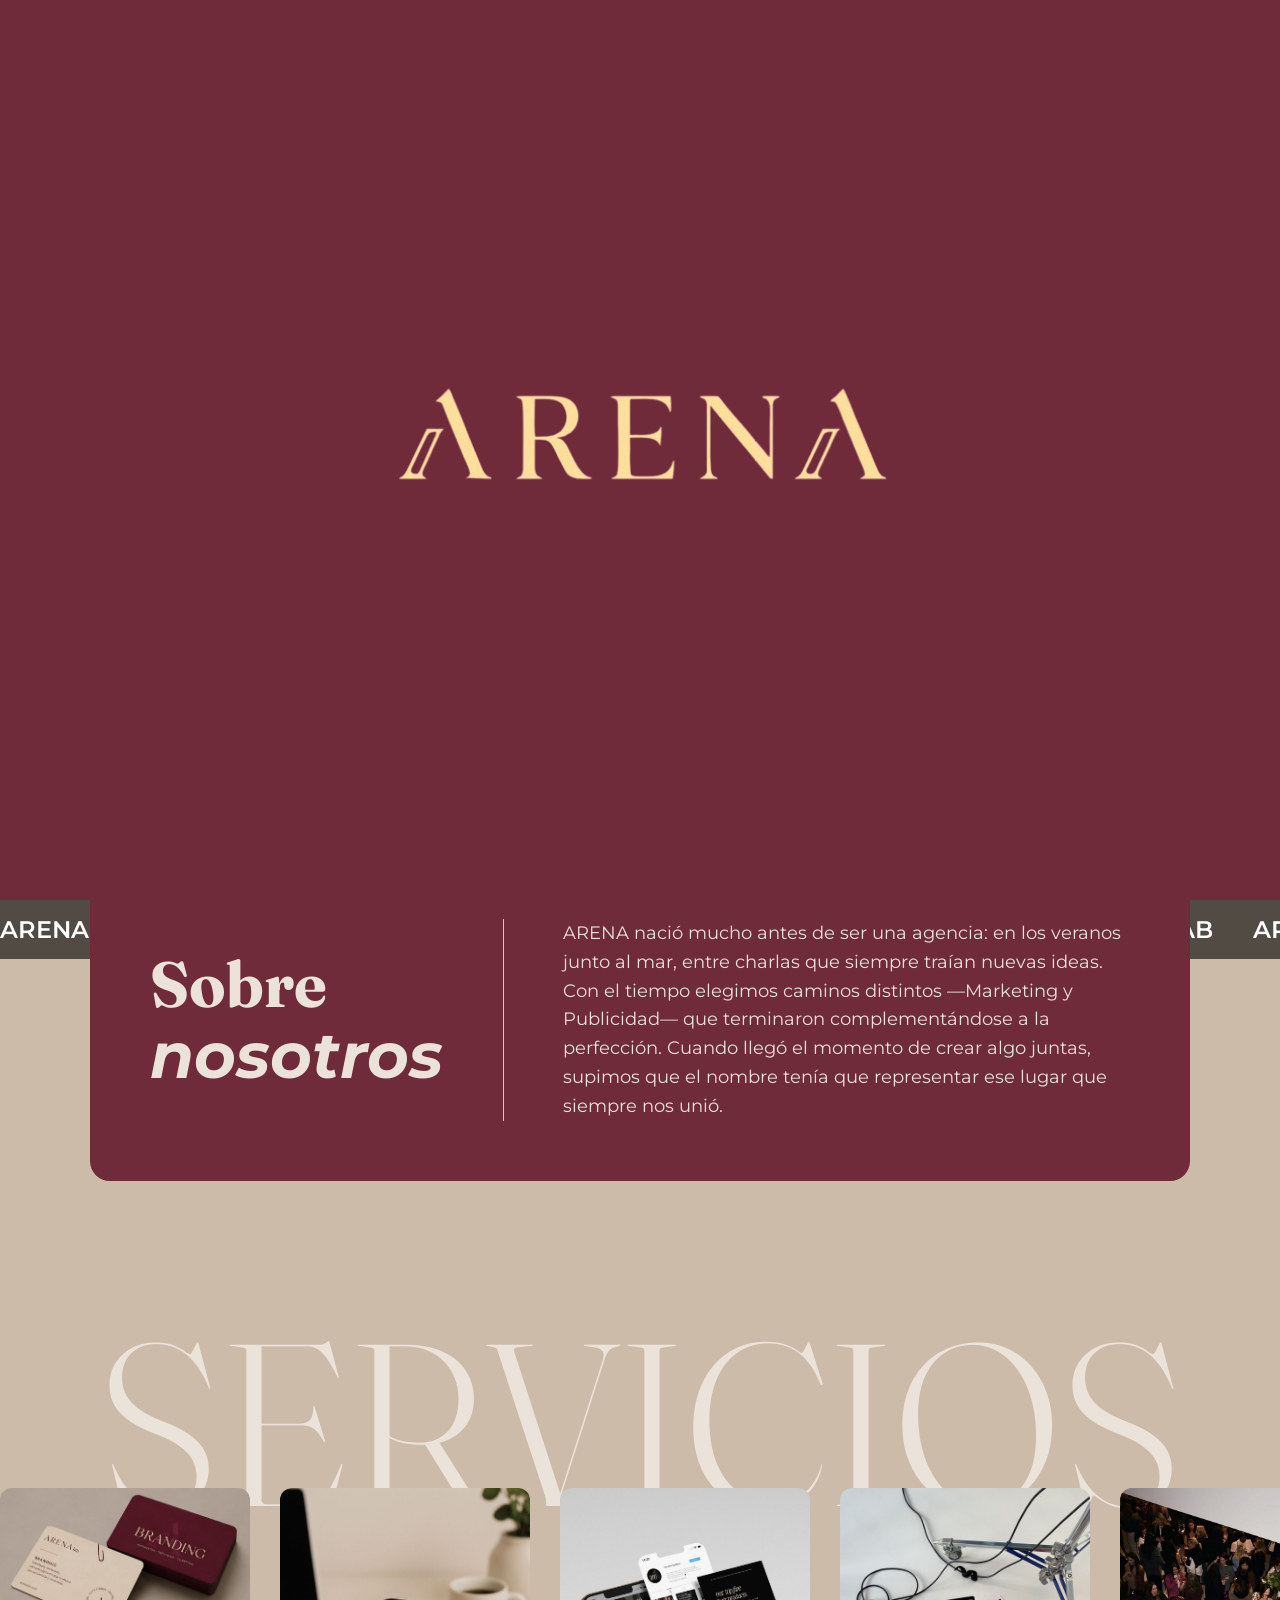
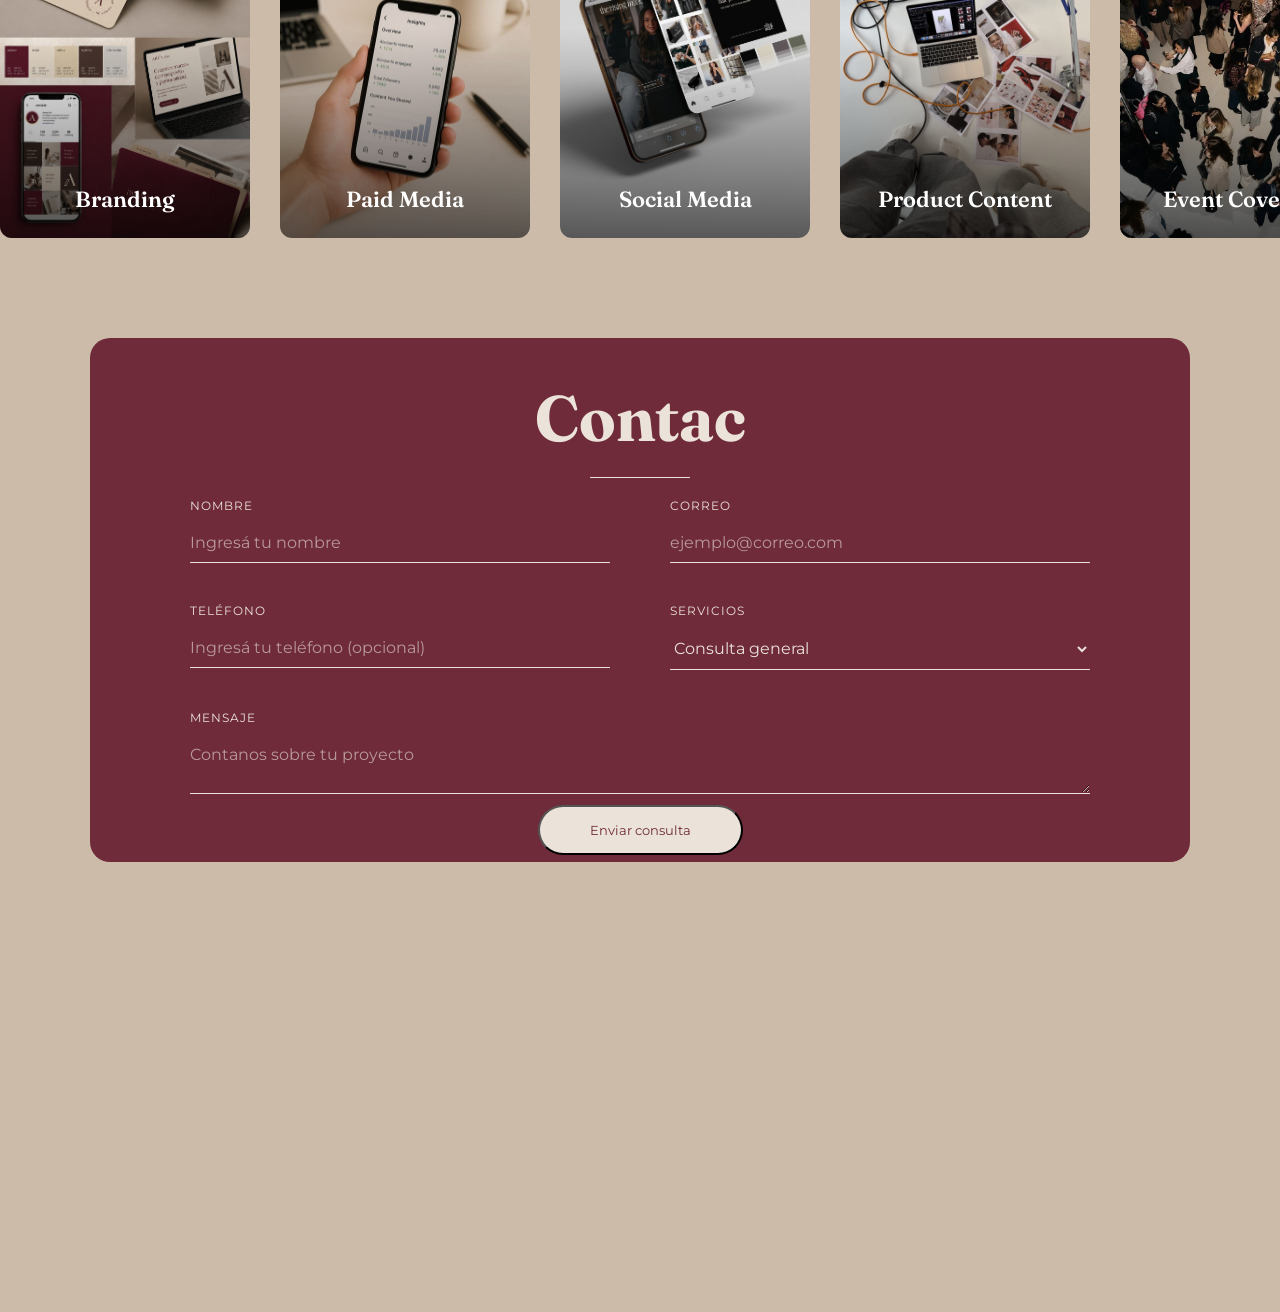
==== index.html @ d141eda4 "Initial commit: ARENA agency website Static site with home page, 6 service pages (branding, paid med" ====
<!DOCTYPE html>
<html lang="es">
  <head>
    <meta charset="UTF-8" />
    <meta name="viewport" content="width=device-width, initial-scale=1.0" />
    <title>ARENA</title>
    <link rel="preconnect" href="https://fonts.googleapis.com">
    <link rel="preconnect" href="https://fonts.gstatic.com" crossorigin>
    <link href="https://fonts.googleapis.com/css2?family=Fraunces:wght@400;600;700&family=Montserrat:wght@400;600;700&display=swap" rel="stylesheet">
    <link rel="stylesheet" href="styles.css" />
  </head>
  <body>
    <div class="preloader">
      <img src="arenabeige.png" alt="ARENA">
    </div>
    <header>
      <nav>
        <div class="logo">
        <img src="arenalabbeige.png" alt="ARENA" class="logo-desktop" />
        <img src="abordo.png" alt="ARENA" class="logo-mobile" />        </div>
        <button class="hamburger">☰</button>
        <ul class="nav-links">
          <li><a href="#inicio">Inicio</a></li>
          <li><a href="#sobre">Sobre Nosotros</a></li>
          <li class="has-dropdown">
          <a href="#servicios">Servicios <span class="dropdown-arrow">▾</span></a>
          <ul class="dropdown">
            <li><a href="branding.html">Branding</a></li>
            <li><a href="paid-media.html">Paid Media</a></li>
            <li><a href="social-media.html">Social Media</a></li>
            <li><a href="product-content.html">Product Content</a></li>
            <li><a href="event-coverage.html">Event Coverage</a></li>
            <li><a href="ugc-content.html">UGC content</a></li>
          </ul>
        </li>
          <li><a href="#contacto">Contacto</a></li>
        </ul>
      </nav>
    </header>
    <section id="inicio">
    <div class="inicio-inner">
      <div class="hero-text">
        <h1>Construimos<br><em>marcas que</em><br>dejan huella.</h1>      
        <hr class="hero-divider">
        <p>Como la arena, nos movemos y evolucionamos con cada marca, combinando estrategia, creatividad y contenido para conectar de verdad y trascender.</p>
        <a href="#servicios" class="btn-cta">Conocé más →</a>
      </div>
    </div>
  </section>
  <div class="marquee">
  <div class="marquee-track">
    <div class="marquee-group">
      <span>ARENALAB</span>
      <span>ARENALAB</span>
      <span>ARENALAB</span>
      <span>ARENALAB</span>
      <span>ARENALAB</span>
      <span>ARENALAB</span>
      <span>ARENALAB</span>
      <span>ARENALAB</span>
    </div>
    <div class="marquee-group">
      <span>ARENALAB</span>
      <span>ARENALAB</span>
      <span>ARENALAB</span>
      <span>ARENALAB</span>
      <span>ARENALAB</span>
      <span>ARENALAB</span>
      <span>ARENALAB</span>
      <span>ARENALAB</span>
    </div>
  </div>
</div>   
   <section id="sobre">
    <div class="sobre-card reveal">
      <div class="sobre-titulo">
        <h2>Sobre<br><em>nosotros</em></h2>
      </div>
      <div class="sobre-divider"></div>
      <p>ARENA nació mucho antes de ser una agencia: en los veranos junto al mar, entre charlas que siempre traían nuevas ideas. Con el tiempo elegimos caminos distintos —Marketing y Publicidad— que terminaron complementándose a la perfección. Cuando llegó el momento de crear algo juntas, supimos que el nombre tenía que representar ese lugar que siempre nos unió.</p>
    </div>
  </section>
  <section id="servicios">
  <h2 class="servicios-titulo reveal">SERVICIOS</h2>
    <div class="services-slider">
    <div class="services-track">
    <div class="services-group">
    <a href="branding.html" class="service-card" style="background-image: url('branding.jpg');">
      <span>Branding</span>
    </a>
    <a href="paid-media.html" class="service-card" style="background-image: url('paid-media.jpg');">
      <span>Paid Media</span>
    </a>
    <a href="social-media.html" class="service-card" style="background-image: url('social-media.jpg');">      <span>Social Media</span>
    </a>
    <a href="product-content.html" class="service-card" style="background-image: url('product-content.jpg');">
      <span>Product Content</span>
    </a>
    <a href="event-coverage.html" class="service-card" style="background-image: url('event-coverage.jpg');">
      <span>Event Coverage</span>
    </a>
    <a href="ugc-content.html" class="service-card" style="background-image: url('ugc-content.jpg');">      <span>UGC content</span>
    </a>
  </div>
    </div>
  </div>
</section>
<section id="contacto">
<div class="contacto-card reveal">
  <h2 id="contacto-titulo"></h2>
  <hr class="contacto-divider">
  <form action="https://formspree.io/f/xrpzapqv" method="POST" class="contacto-form">
    <input type="hidden" name="subject" value="Nuevo contacto desde la web de ARENA" />
    <div class="form-row">
      <div class="form-group">
        <label>Nombre</label>
        <input type="text" placeholder="Ingresá tu nombre" name="nombre" required />
      </div>
      <div class="form-group">
        <label>Correo</label>
        <input type="email" placeholder="ejemplo@correo.com" name="email" required />
      </div>
    </div>
    <div class="form-row">
      <div class="form-group">
        <label>Teléfono</label>
        <input type="tel" placeholder="Ingresá tu teléfono (opcional)" name="telefono" />
      </div>
      <div class="form-group">
        <label>Servicios</label>
        <select name="servicio">
          <option value="Consulta general">Consulta general</option>
          <option value="Branding">Branding</option>
          <option value="Paid Media">Paid Media</option>
          <option value="Social Media">Social Media</option>
          <option value="Product Content">Product Content</option>
          <option value="Event Coverage">Event Coverage</option>
          <option value="UGC content">UGC content</option>
        </select>
      </div>
    </div>
    <div class="form-group">
      <label>Mensaje</label>
      <textarea placeholder="Contanos sobre tu proyecto" name="mensaje"></textarea>
    </div>
    <button type="submit">Enviar consulta</button>
  </form>
</div>
</section>
<div class="scroll-spacer"></div>
<script type="module" src="script.js"></script>
  </body>
</html>
---- styles.css ----
* {
  margin: 0;
  padding: 0;
  box-sizing: border-box;
  font-family: 'Montserrat', sans-serif;
}

html {
  scroll-behavior: smooth;
}

h1, h2, h3 {
  font-family: 'Fraunces', serif;
}

section {
  scroll-margin-top: 120px;
}

body {
  background-color: #cdbba9;
}

.preloader {
  position: fixed;
  top: 0;
  left: 0;
  width: 100%;
  height: 100%;
  background-color: #6f2b3a;
  display: flex;
  justify-content: center;
  align-items: center;
  z-index: 9999;
  transition: opacity 0.6s ease;
}

@keyframes zoomIn {
  from {
    transform: scale(0.85);
    opacity: 0;
  }
  to {
    transform: scale(1);
    opacity: 1;
  }
}

.preloader img {
  width: 70%;
  max-width: 800px;
  animation: zoomIn 2.5s ease forwards;
}

.reveal {
  opacity: 0;
  transform: translateY(40px);
  transition: opacity 0.8s ease, transform 0.8s ease;
}

.reveal.visible {
  opacity: 1;
  transform: translateY(0);
}

header {
  position: fixed;
  top: 20px;
  left: 50%;
  transform: translateX(-50%);
  width: 90%;
  max-width: 1200px;
  background-color: #6f2b3a;
  color: white;
  z-index: 100;
  height: 60px;
  border-radius: 50px;
}

nav {
  display: flex;
  justify-content: space-between;
  align-items: center;
  padding: 20px 40px;
  height: 100%;
}

.logo img {
  height: 100%;
  max-height: 30px;
}

.logo-mobile {
  display: none;
}

.nav-links {
  display: flex;
  list-style: none;
  gap: 30px;
}

.nav-links a {
  text-decoration: none;
  color: inherit;
}

.has-dropdown {
  position: relative;
}

.dropdown {
  display: none;
  position: absolute;
  top: 100%;
  left: 0;
  background-color: #6f2b3a;
  list-style: none;
  min-width: 200px;
  border-radius: 12px;
  padding: 10px 0;
  margin-top: 0;
}

.dropdown li {
  padding: 0;
}

.dropdown a {
  display: block;
  padding: 10px 20px;
  color: white;
  text-decoration: none;
}

.dropdown a:hover {
  background-color: #ebe2d9;
  color: #6f2b3a;
}

.dropdown-arrow {
  display: inline-block;
  font-size: 12px;
  margin-left: 4px;
  transition: transform 0.3s ease;
}

.has-dropdown.dropdown-active .dropdown {
  display: block;
}

.has-dropdown.dropdown-active .dropdown-arrow {
  transform: rotate(180deg);
}

.hamburger {
  display: none;
  background: none;
  border: none;
  font-size: 28px;
  color: white;
  cursor: pointer;
}

#inicio {
  min-height: 100vh;
  display: flex;
  align-items: flex-start;
  padding-top: 130px;
  background-image: url('fondo.jpg');
  background-size: cover;
  background-position: center;
  position: relative;
}

.marquee {
  width: 100%;
  overflow: hidden;
  background-color: rgba(0, 0, 0, 0.6);
  padding: 15px 0;
  position: relative;
  z-index: 5;
}

.marquee-track {
  display: flex;
  animation: scroll-left 15s linear infinite;
}

.marquee-group {
  display: flex;
  white-space: nowrap;
  flex-shrink: 0;
}

.marquee-track span {
  font-size: 24px;
  font-weight: 600;
  color: white;
  margin-right: 40px;
}

@keyframes scroll-left {
  from {
    transform: translateX(0);
  }
  to {
    transform: translateX(-50%);
  }
}

.inicio-inner {
  width: 90%;
  max-width: 1100px;
  margin: 0 auto;
}

.hero-text {
  max-width: 600px;
  text-align: left;
  margin-top: 30px;
}

.hero-text p {
  max-width: 420px;
}

.hero-text h1 {
  font-size: 56px;
  font-weight: 400;
  line-height: 1.2;
  margin-bottom: 20px;
}

.hero-text em {
  color: #6f2b3a;
  font-style: italic;
  font-weight: 400;
}

.hero-divider {
  width: 60px;
  height: 2px;
  background-color: #6f2b3a;
  border: none;
  margin: 20px 0;
}

.btn-cta {
  display: inline-flex;
  align-items: center;
  gap: 10px;
  background-color: #6f2b3a;
  color: white;
  text-decoration: none;
  padding: 15px 30px;
  border-radius: 50px;
  font-size: 16px;
  margin-top: 20px;
}

#servicios {
  padding: 100px 0;
  overflow: hidden;
}

.servicios-titulo {
  font-size: 18vw;
  text-align: center;
  color: #ebe2d9;
  margin-bottom: -6vw;
  white-space: nowrap;
  font-weight: 300;
}

.services-slider {
  overflow: hidden;
  width: 100%;
  position: relative;
  z-index: 5;
  margin-top: -6vw;
}

.services-track {
  display: flex;
  cursor: grab;
}

.services-track:active {
  cursor: grabbing;
}

.services-group {
  display: flex;
  gap: 30px;
  flex-shrink: 0;
  padding-right: 30px;
}

.service-card {
  position: relative;
  width: 250px;
  height: 350px;
  border-radius: 12px;
  background-size: cover;
  background-position: center;
  display: flex;
  align-items: flex-end;
  justify-content: center;
  text-decoration: none;
  overflow: hidden;
  flex-shrink: 0;
}

.service-card::before {
  content: "";
  position: absolute;
  top: 0;
  left: 0;
  width: 100%;
  height: 100%;
  background: linear-gradient(to top, rgba(0,0,0,0.6), transparent 60%);
}

.service-card span {
  position: relative;
  color: white;
  font-family: 'Fraunces', serif;
  font-size: 22px;
  font-weight: 600;
  padding-bottom: 25px;
  z-index: 2;
}

#sobre {
  scroll-margin-top: 200px;
}

.sobre-card {
  background-color: #6f2b3a;
  color: #ebe2d9;
  width: 90%;
  max-width: 1100px;
  margin: -100px auto 0;
  padding: 60px 60px;
  border-radius: 20px;
  text-align: left;
  position: relative;
  z-index: 10;
  display: flex;
  gap: 60px;
  align-items: center;
}

.sobre-titulo h2 {
  font-size: 64px;
  line-height: 1.1;
}

.sobre-titulo em {
  font-style: italic;
}

.sobre-divider {
  width: 1px;
  background-color: #DDC9A3;
  align-self: stretch;
}

.sobre-card p {
  font-size: 18px;
  line-height: 1.6;
  max-width: 600px;
}

#contacto {
  scroll-margin-top: 100px;
}

.contacto-card {
  background-color: #6f2b3a;
  width: 90%;
  max-width: 1100px;
  margin: 0 auto;
  padding: 40px 60px 7px;
  border-radius: 20px;
}

#contacto-titulo {
  font-size: 64px;
  color: #ebe2d9;
  text-align: center;
  min-height: 70px;
}

.contacto-divider {
  width: 100px;
  height: 1px;
  background-color: #ebe2d9;
  border: none;
  margin: 20px auto;
}

.contacto-form {
  max-width: 900px;
  margin: 0 auto;
}

.form-row {
  display: flex;
  gap: 60px;
  margin-bottom: 40px;
}

.form-group {
  flex: 1;
}

.form-group label {
  display: block;
  font-size: 12px;
  letter-spacing: 1px;
  text-transform: uppercase;
  color: #ebe2d9;
  margin-bottom: 10px;
}

.contacto-form input,
.contacto-form select,
.contacto-form textarea {
  width: 100%;
  background: none;
  border: none;
  border-bottom: 1px solid #ebe2d9;
  color: #ebe2d9;
  font-size: 16px;
  padding: 10px 0;
  font-family: inherit;
}

.contacto-form ::placeholder {
  color: #ebe2d9;
  opacity: 0.6;
}

.contacto-form select option {
  background-color: #6f2b3a;
  color: #ebe2d9;
}

.contacto-form button {
  width: auto;
  margin: 7px auto 0;
  display: block;
  background-color: #ebe2d9;
  color: #6f2b3a;
  border-radius: 50px;
  padding: 15px 50px;
}

.scroll-spacer {
  height: 50vh;
}

/* ---- Páginas de servicio ---- */

.service-hero {
  min-height: 60vh;
  display: flex;
  align-items: flex-end;
  padding: 150px 0 60px;
  background-size: cover;
  background-position: center;
  position: relative;
}

.service-hero::before {
  content: "";
  position: absolute;
  inset: 0;
  background: linear-gradient(to top, rgba(0, 0, 0, 0.65), rgba(0, 0, 0, 0.15) 60%);
}

.service-hero-inner {
  width: 90%;
  max-width: 1100px;
  margin: 0 auto;
  position: relative;
  z-index: 2;
  color: #ebe2d9;
}

.service-back {
  display: inline-block;
  color: #ebe2d9;
  text-decoration: none;
  font-size: 14px;
  margin-bottom: 20px;
  opacity: 0.85;
  text-shadow: 0 1px 6px rgba(0, 0, 0, 0.7);
}

.service-back:hover {
  opacity: 1;
  text-decoration: underline;
}

.service-hero h1 {
  font-size: 64px;
  font-weight: 400;
}

.service-tagline {
  font-size: 18px;
  margin-top: 15px;
  max-width: 500px;
}

.service-content {
  padding: 80px 0 40px;
}

.service-content-inner {
  width: 90%;
  max-width: 1100px;
  margin: 0 auto;
}

.service-content-inner > p {
  font-size: 18px;
  line-height: 1.7;
  max-width: 700px;
  margin-bottom: 50px;
  color: #3a3a3a;
}

.service-content-eyebrow {
  font-size: 13px;
  text-transform: uppercase;
  letter-spacing: 2px;
  color: #6f2b3a;
  font-weight: 600;
  margin-bottom: 24px;
}

.marquee-light {
  background-color: #cdbba9;
}

.marquee-light .marquee-track span {
  color: #6f2b3a;
}

.service-about {
  padding: 90px 0;
  background-color: #6f2b3a;
}

.service-about-inner {
  width: 90%;
  max-width: 1100px;
  margin: 0 auto;
  display: flex;
  gap: 70px;
  align-items: flex-start;
  color: #ebe2d9;
}

.service-about-text {
  flex: 1;
  min-width: 280px;
}

.service-about-text h2 {
  font-size: 48px;
  line-height: 1.15;
  font-weight: 600;
}

.service-about-text h2 em {
  font-style: italic;
}

.service-about-divider {
  width: 60px;
  height: 1px;
  background-color: #DDC9A3;
  border: none;
  margin: 24px 0;
}

.service-about-text p {
  font-size: 17px;
  line-height: 1.6;
  max-width: 380px;
  opacity: 0.9;
}

.service-about-diagram {
  flex: 1;
  min-width: 280px;
  display: flex;
  flex-direction: column;
  gap: 6px;
}

.concept-row {
  display: flex;
  align-items: baseline;
  gap: 18px;
  padding: 12px 0;
}

.concept-term {
  font-family: 'Fraunces', serif;
  font-size: 22px;
  flex: 0 0 auto;
  position: relative;
}

.concept-line {
  flex: 1;
  height: 1px;
  background-color: rgba(235, 226, 217, 0.35);
  min-width: 24px;
}

.concept-label {
  flex: 0 0 auto;
  font-size: 11px;
  letter-spacing: 1.5px;
  text-transform: uppercase;
  font-weight: 600;
  opacity: 0.7;
}

.concept-highlight .concept-term::before {
  content: "";
  position: absolute;
  inset: -10px -16px;
  border: 1px solid #DDC9A3;
  border-radius: 50%;
  transform: rotate(-4deg);
  pointer-events: none;
}

.service-features {
  list-style: none;
  display: grid;
  grid-template-columns: repeat(2, 1fr);
  gap: 18px 40px;
  max-width: 800px;
}

.service-features li {
  position: relative;
  padding-left: 26px;
  font-size: 16px;
  line-height: 1.5;
  color: #3a3a3a;
}

.service-features li::before {
  content: "—";
  position: absolute;
  left: 0;
  color: #6f2b3a;
  font-weight: 600;
}

.service-cta-wrap {
  padding: 20px 0 100px;
}

.service-cta {
  background-color: #6f2b3a;
  color: #ebe2d9;
  text-align: center;
  padding: 60px 40px;
  border-radius: 20px;
  width: 90%;
  max-width: 1100px;
  margin: 0 auto;
}

.service-cta h2 {
  font-size: 36px;
  margin-bottom: 15px;
}

.service-cta p {
  max-width: 500px;
  margin: 0 auto 25px;
  font-size: 16px;
  opacity: 0.9;
}

.btn-cta-light {
  background-color: #ebe2d9;
  color: #6f2b3a;
}

.related-services {
  padding: 0 0 60px;
}

.related-services-titulo {
  font-size: 13px;
  text-transform: uppercase;
  letter-spacing: 2px;
  text-align: center;
  color: #6f2b3a;
  margin-bottom: 35px;
  font-weight: 600;
}

.related-services-grid {
  display: flex;
  flex-wrap: wrap;
  gap: 30px;
  justify-content: center;
  width: 90%;
  max-width: 1100px;
  margin: 0 auto;
}

.contacto-form input:-webkit-autofill {
  -webkit-box-shadow: 0 0 0 1000px #6f2b3a inset;
  -webkit-text-fill-color: #ebe2d9;
  transition: background-color 5000s ease-in-out 0s;
}

@media (hover: hover) {
  .has-dropdown:hover .dropdown {
    display: block;
  }

  .has-dropdown:hover .dropdown-arrow {
    transform: rotate(180deg);
  }
}

@media (max-width: 768px) {
  .nav-links {
    display: none;
    flex-direction: column;
    position: absolute;
    top: calc(100% + 12px);
    left: 0;
    width: 100%;
    background-color: #6f2b3a;
    padding: 20px;
    border-radius: 24px;
  }

  .nav-links.active {
    display: flex;
  }

  header {
    background-color: transparent;
  }

  .hamburger {
    display: flex;
    align-items: center;
    justify-content: center;
    width: 38px;
    height: 38px;
    font-size: 18px;
    background-color: #6f2b3a;
    color: #ebe2d9;
    border-radius: 50%;
  }

  .logo-desktop {
    display: none;
  }

  img.logo-mobile {
    display: block;
    max-height: 25px;
    filter: drop-shadow(0 0 3px rgba(235, 226, 217, 0.9)) drop-shadow(0 0 6px rgba(235, 226, 217, 0.7));
  }

  #inicio {
    padding: 90px 30px 40px;
  }

  .hero-text {
    max-width: 100%;
  }

  .hero-text h1 {
    font-size: 50px;
    margin-bottom: 28px;
  }

  .hero-divider {
    margin: 28px 0;
  }

  .hero-text p {
    max-width: 100%;
    font-size: 16px;
    line-height: 1.6;
  }

  .sobre-card {
    flex-direction: column;
    gap: 30px;
    padding: 40px 30px;
    text-align: center;
    margin-top: -80px;
  }

  .sobre-divider {
    display: none;
  }

  .sobre-titulo h2 {
    font-size: 36px;
  }

  .sobre-card p {
    max-width: 100%;
    font-size: 15px;
  }

  .contacto-card {
    padding: 40px 30px 7px;
  }

  #contacto-titulo {
    font-size: 36px;
    min-height: 45px;
  }

  .form-row {
    flex-direction: column;
    gap: 20px;
    margin-bottom: 20px;
  }

  .btn-cta {
    margin-top: 28px;
    background-color: transparent;
    color: #6f2b3a;
    padding: 0;
    border-radius: 0;
    font-size: 13px;
    font-weight: 600;
    letter-spacing: 1px;
    text-transform: uppercase;
    text-decoration: underline;
    text-underline-offset: 6px;
  }

  .service-hero {
    min-height: 50vh;
    padding: 120px 0 40px;
  }

  .service-hero h1 {
    font-size: 40px;
  }

  .service-features {
    grid-template-columns: 1fr;
  }

  .service-cta {
    padding: 40px 25px;
  }

  .service-cta h2 {
    font-size: 28px;
  }

  .service-about {
    padding: 60px 0;
  }

  .service-about-inner {
    flex-direction: column;
    gap: 40px;
  }

  .service-about-text h2 {
    font-size: 34px;
  }

  .service-about-text p {
    max-width: 100%;
  }

  .concept-term {
    font-size: 18px;
  }

  .concept-line {
    min-width: 16px;
  }

  .concept-label {
    font-size: 10px;
  }
}
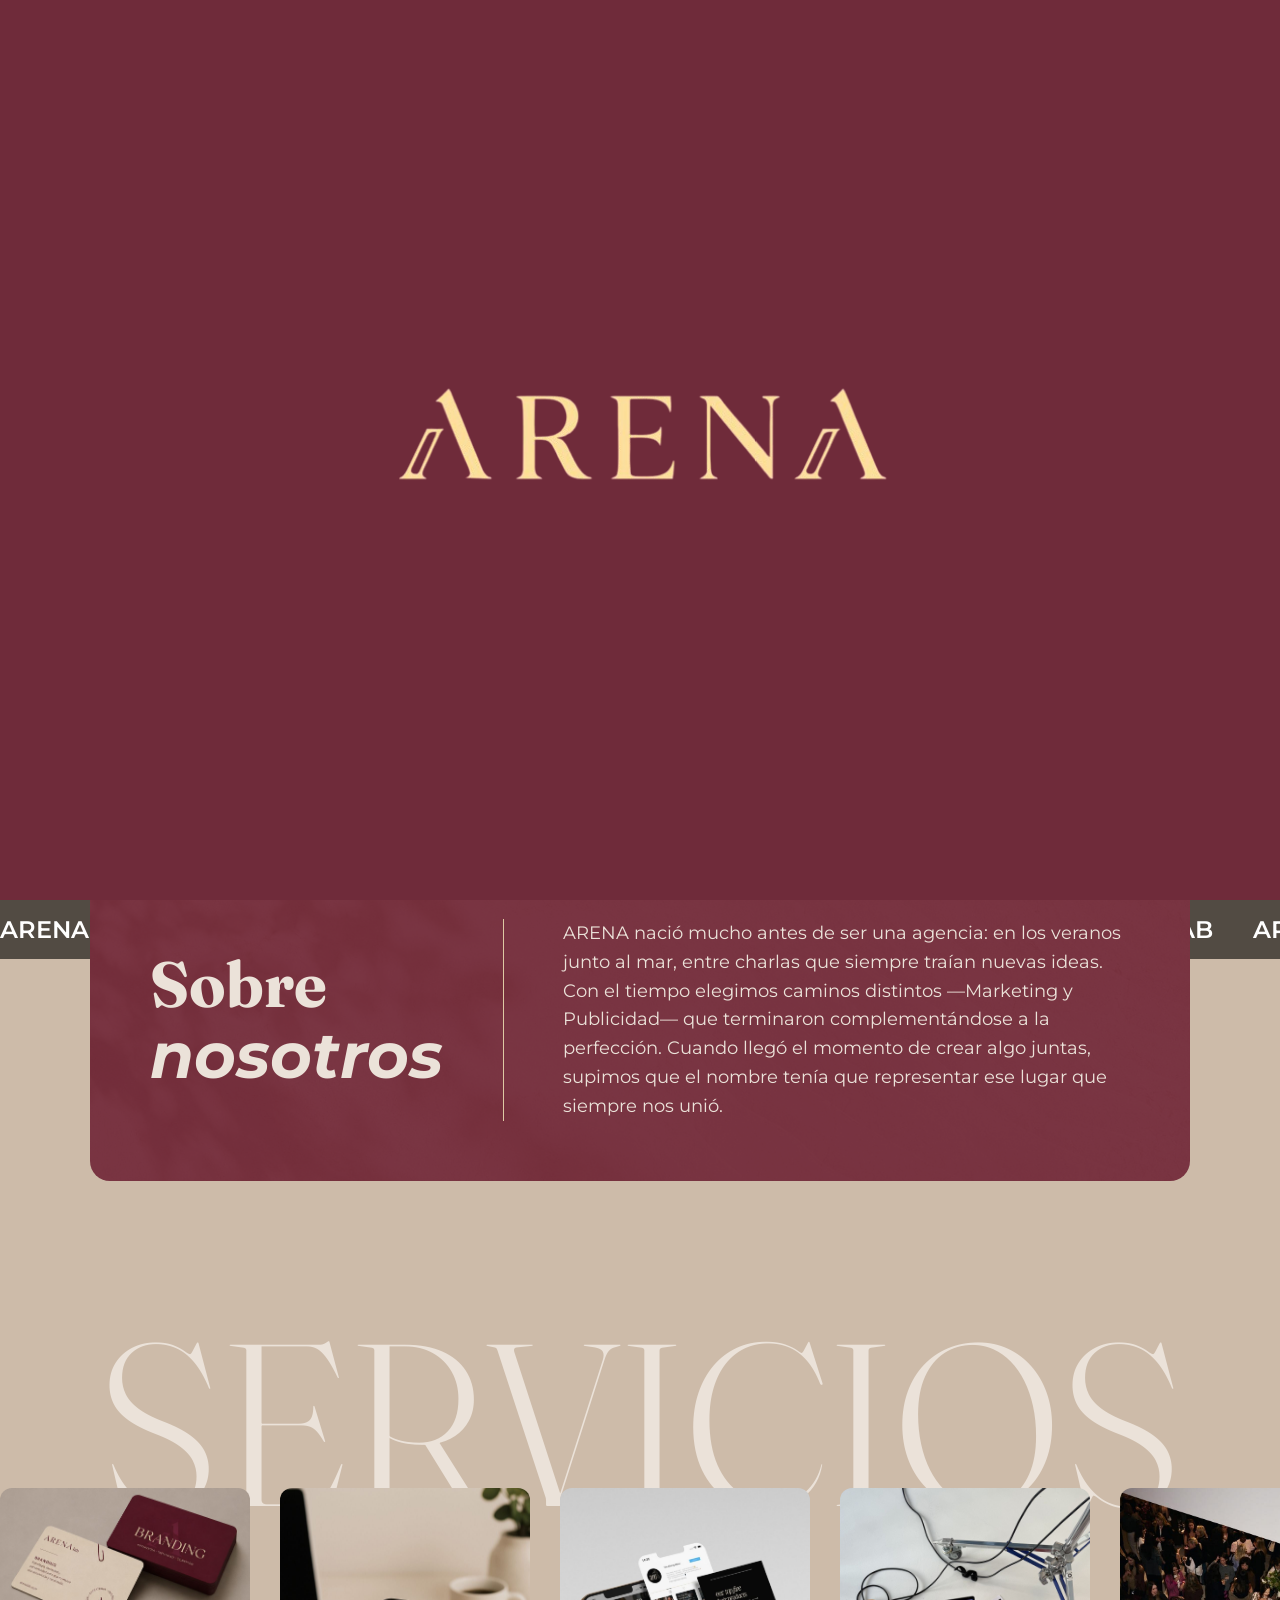
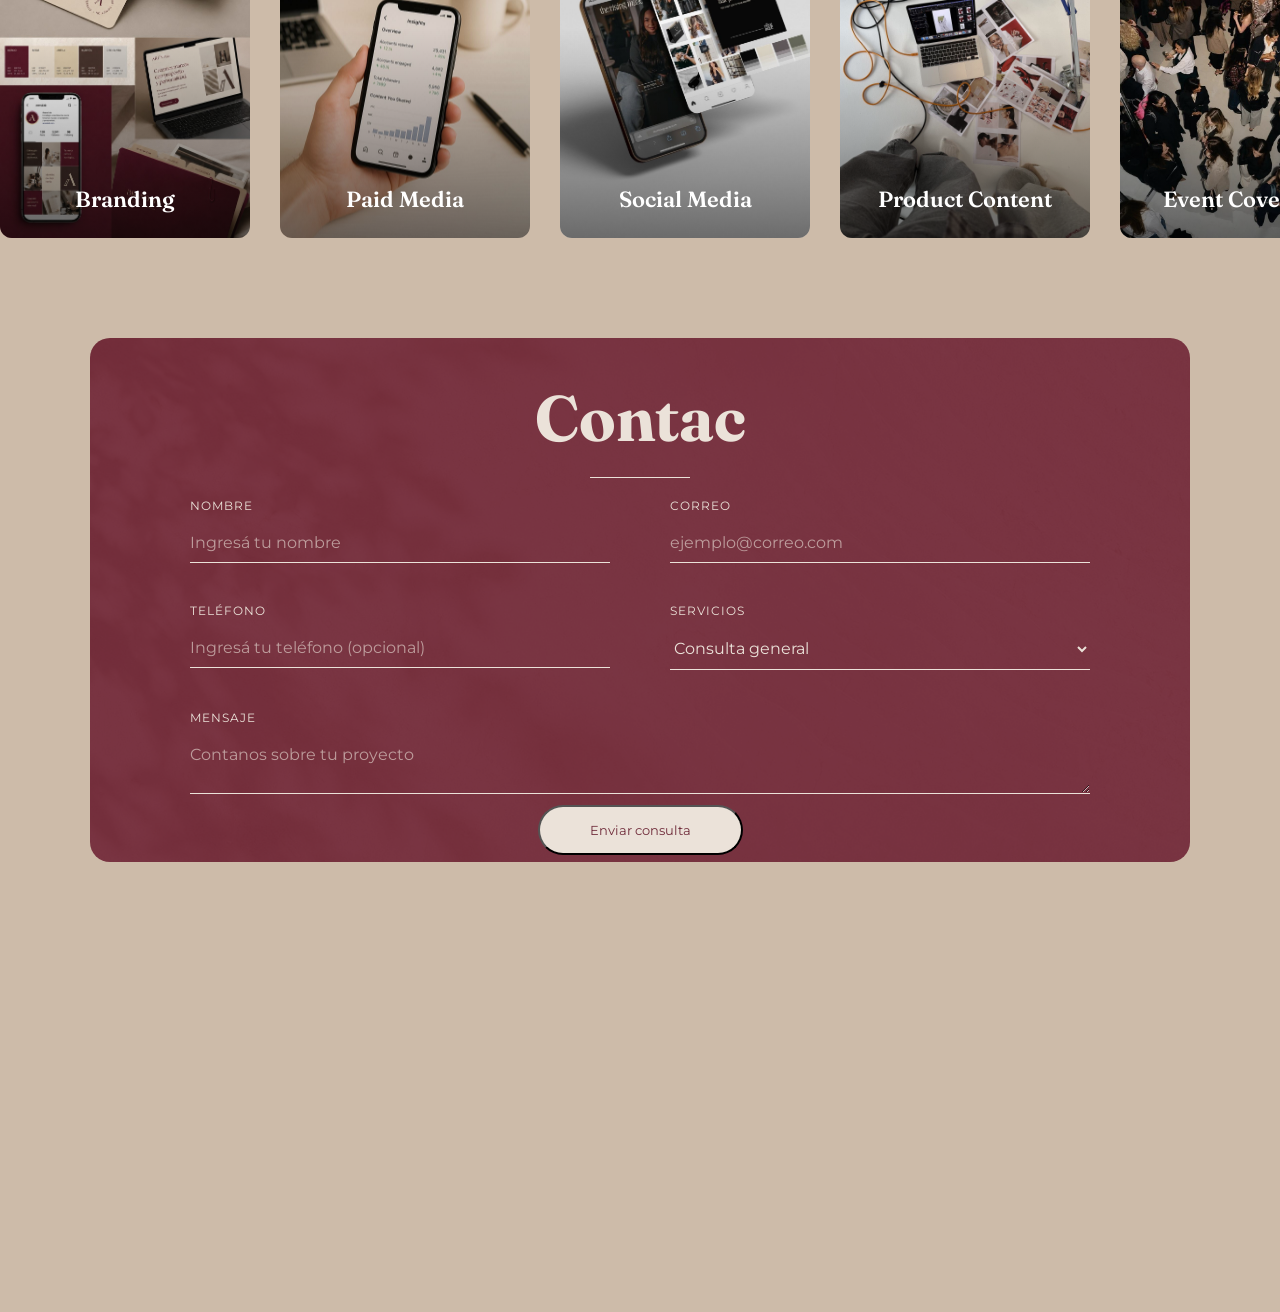
==== commit 2838bd35: "Add hover micro-interactions, hero entrance animation, and texture Three modernizing touches, demoed" ====
--- a/index.html
+++ b/index.html
@@ -40,10 +40,10 @@
     <section id="inicio">
     <div class="inicio-inner">
       <div class="hero-text">
-        <h1>Construimos<br><em>marcas que</em><br>dejan huella.</h1>      
-        <hr class="hero-divider">
-        <p>Como la arena, nos movemos y evolucionamos con cada marca, combinando estrategia, creatividad y contenido para conectar de verdad y trascender.</p>
-        <a href="#servicios" class="btn-cta">Conocé más →</a>
+        <h1 class="hero-anim" style="animation-delay: 0.05s">Construimos<br><em>marcas que</em><br>dejan huella.</h1>
+        <hr class="hero-divider hero-anim" style="animation-delay: 0.3s">
+        <p class="hero-anim" style="animation-delay: 0.4s">Como la arena, nos movemos y evolucionamos con cada marca, combinando estrategia, creatividad y contenido para conectar de verdad y trascender.</p>
+        <a href="#servicios" class="btn-cta hero-anim" style="animation-delay: 0.55s">Conocé más →</a>
       </div>
     </div>
   </section>
--- a/styles.css
+++ b/styles.css
@@ -9,6 +9,23 @@
   scroll-behavior: smooth;
 }
 
+a:focus-visible,
+button:focus-visible,
+input:focus-visible,
+select:focus-visible,
+textarea:focus-visible {
+  outline: 2px solid #6f2b3a;
+  outline-offset: 3px;
+}
+
+header :focus-visible,
+.sobre-card :focus-visible,
+.contacto-card :focus-visible,
+.service-about :focus-visible,
+.service-cta :focus-visible {
+  outline-color: #ebe2d9;
+}
+
 h1, h2, h3 {
   font-family: 'Fraunces', serif;
 }
@@ -19,6 +36,7 @@
 
 body {
   background-color: #cdbba9;
+  color: #3a3a3a;
 }
 
 .preloader {
@@ -61,6 +79,74 @@
 .reveal.visible {
   opacity: 1;
   transform: translateY(0);
+}
+
+.hero-anim {
+  opacity: 0;
+  transform: translateY(22px);
+}
+
+.hero-anim.play {
+  animation: heroFadeUp 0.75s cubic-bezier(0.22, 0.61, 0.36, 1) forwards;
+}
+
+@keyframes heroFadeUp {
+  to {
+    opacity: 1;
+    transform: translateY(0);
+  }
+}
+
+@media (prefers-reduced-motion: reduce) {
+  .hero-anim {
+    opacity: 1;
+    transform: none;
+  }
+
+  .hero-anim.play {
+    animation: none;
+  }
+
+  .btn-cta,
+  .service-card,
+  .service-card::before,
+  .service-card span {
+    transition: none;
+  }
+}
+
+/* Textura sutil (misma foto del hero) para los bloques bordó planos */
+.sobre-card,
+.contacto-card,
+.service-about,
+.service-cta {
+  position: relative;
+  overflow: hidden;
+  isolation: isolate;
+}
+
+.sobre-card::before,
+.contacto-card::before,
+.service-about::before,
+.service-cta::before {
+  content: "";
+  position: absolute;
+  inset: 0;
+  background-image: url('fondo.jpg');
+  background-size: cover;
+  background-position: center;
+  opacity: 0.22;
+  mix-blend-mode: soft-light;
+  pointer-events: none;
+  z-index: 0;
+}
+
+.sobre-card > *,
+.contacto-card > *,
+.service-about > *,
+.service-cta > * {
+  position: relative;
+  z-index: 1;
 }
 
 header {
@@ -257,6 +343,12 @@
   border-radius: 50px;
   font-size: 16px;
   margin-top: 20px;
+  transition: transform 0.3s cubic-bezier(0.22, 0.61, 0.36, 1), box-shadow 0.3s ease;
+}
+
+.btn-cta:hover {
+  transform: translateY(-3px);
+  box-shadow: 0 12px 26px rgba(0, 0, 0, 0.22);
 }
 
 #servicios {
@@ -265,7 +357,7 @@
 }
 
 .servicios-titulo {
-  font-size: 18vw;
+  font-size: clamp(80px, 18vw, 320px);
   text-align: center;
   color: #ebe2d9;
   margin-bottom: -6vw;
@@ -310,6 +402,12 @@
   text-decoration: none;
   overflow: hidden;
   flex-shrink: 0;
+  transition: transform 0.45s cubic-bezier(0.22, 0.61, 0.36, 1), box-shadow 0.45s ease;
+}
+
+.service-card:hover {
+  transform: scale(1.035);
+  box-shadow: 0 16px 32px rgba(0, 0, 0, 0.25);
 }
 
 .service-card::before {
@@ -320,6 +418,12 @@
   width: 100%;
   height: 100%;
   background: linear-gradient(to top, rgba(0,0,0,0.6), transparent 60%);
+  opacity: 0.85;
+  transition: opacity 0.4s ease;
+}
+
+.service-card:hover::before {
+  opacity: 1;
 }
 
 .service-card span {
@@ -330,6 +434,11 @@
   font-weight: 600;
   padding-bottom: 25px;
   z-index: 2;
+  transition: transform 0.4s cubic-bezier(0.22, 0.61, 0.36, 1);
+}
+
+.service-card:hover span {
+  transform: translateY(-4px);
 }
 
 #sobre {
@@ -529,7 +638,7 @@
 .service-content-inner > p {
   font-size: 18px;
   line-height: 1.7;
-  max-width: 700px;
+  max-width: 620px;
   margin-bottom: 50px;
   color: #3a3a3a;
 }
@@ -648,24 +757,29 @@
   list-style: none;
   display: grid;
   grid-template-columns: repeat(2, 1fr);
-  gap: 18px 40px;
-  max-width: 800px;
+  column-gap: 48px;
+  max-width: 760px;
+  border-top: 1px solid rgba(111, 43, 58, 0.18);
 }
 
 .service-features li {
   position: relative;
-  padding-left: 26px;
+  padding: 16px 0 16px 20px;
   font-size: 16px;
-  line-height: 1.5;
+  line-height: 1.4;
   color: #3a3a3a;
+  border-bottom: 1px solid rgba(111, 43, 58, 0.18);
 }
 
 .service-features li::before {
-  content: "—";
+  content: "";
   position: absolute;
   left: 0;
-  color: #6f2b3a;
-  font-weight: 600;
+  top: 24px;
+  width: 6px;
+  height: 6px;
+  background-color: #DDC9A3;
+  border-radius: 1px;
 }
 
 .service-cta-wrap {
@@ -765,9 +879,9 @@
     display: flex;
     align-items: center;
     justify-content: center;
-    width: 38px;
-    height: 38px;
-    font-size: 18px;
+    width: 44px;
+    height: 44px;
+    font-size: 20px;
     background-color: #6f2b3a;
     color: #ebe2d9;
     border-radius: 50%;
@@ -844,16 +958,8 @@
 
   .btn-cta {
     margin-top: 28px;
-    background-color: transparent;
-    color: #6f2b3a;
-    padding: 0;
-    border-radius: 0;
-    font-size: 13px;
-    font-weight: 600;
-    letter-spacing: 1px;
-    text-transform: uppercase;
-    text-decoration: underline;
-    text-underline-offset: 6px;
+    padding: 14px 26px;
+    font-size: 15px;
   }
 
   .service-hero {
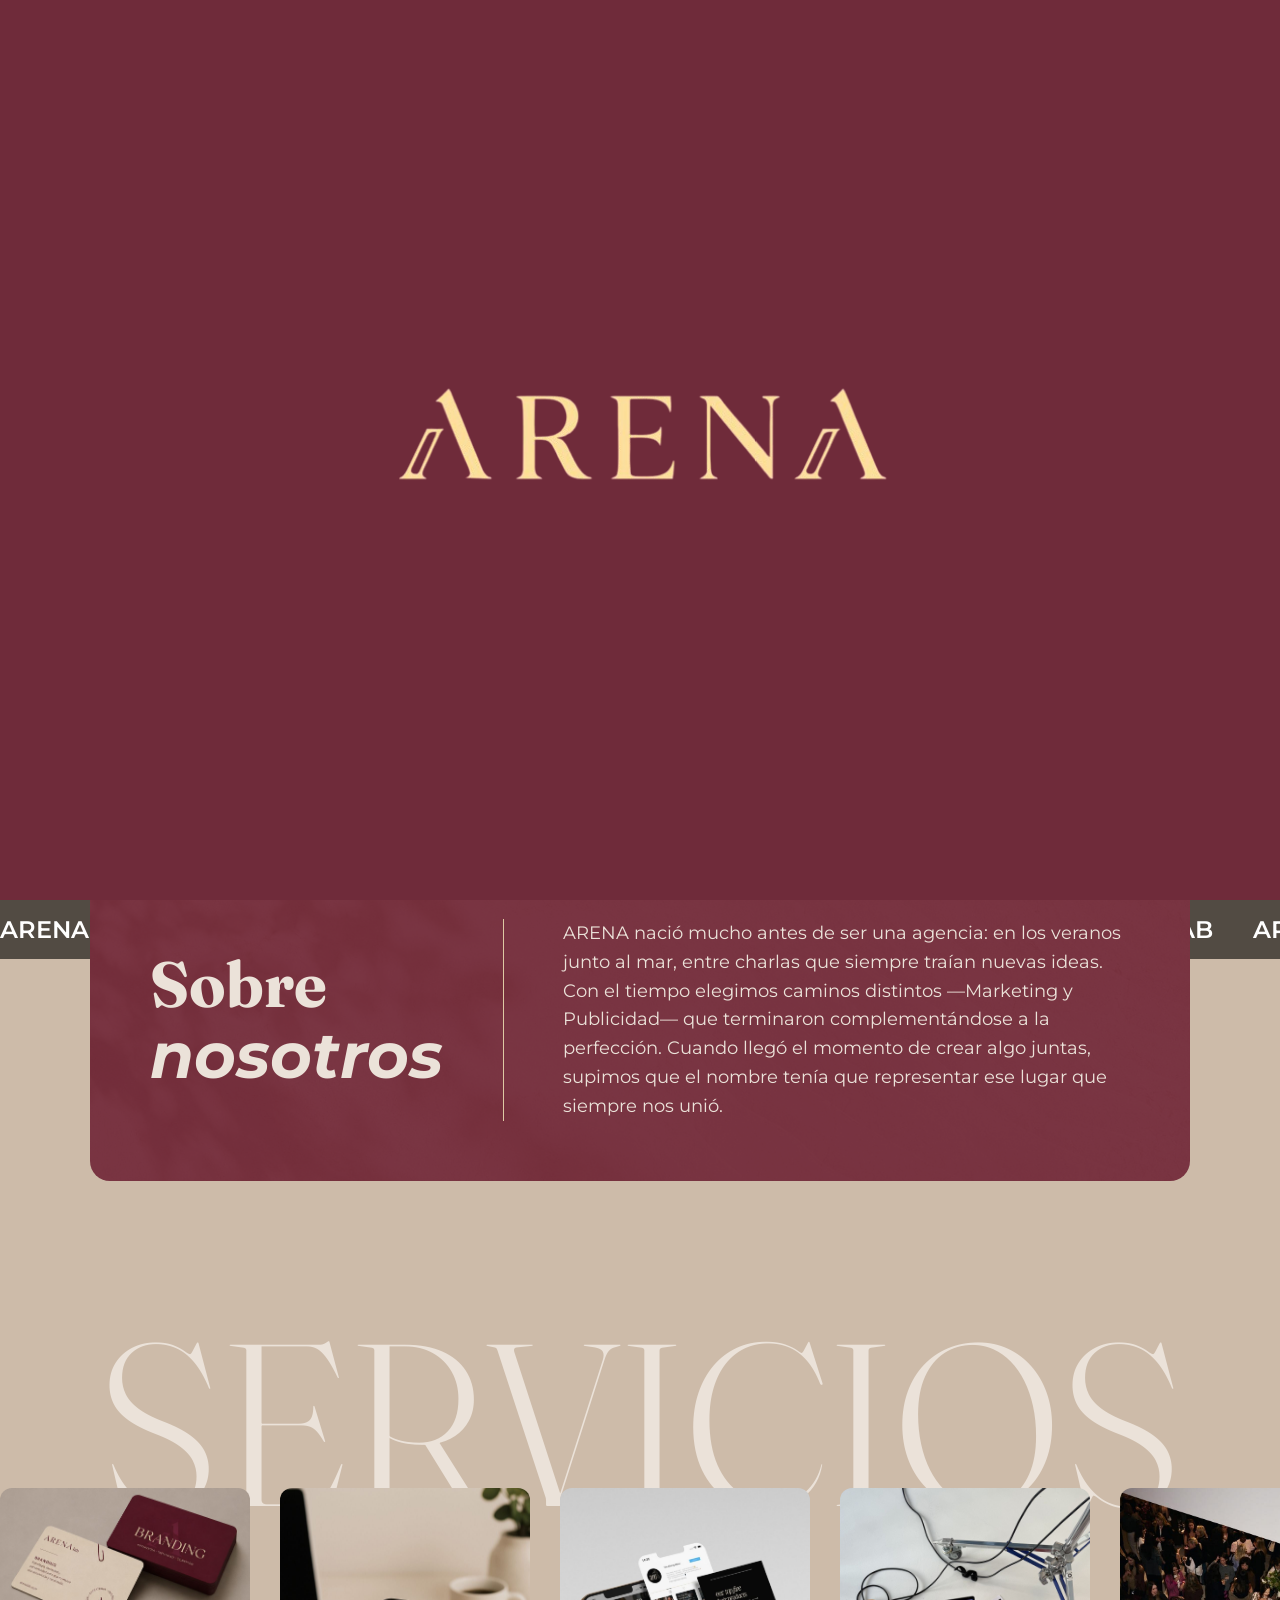
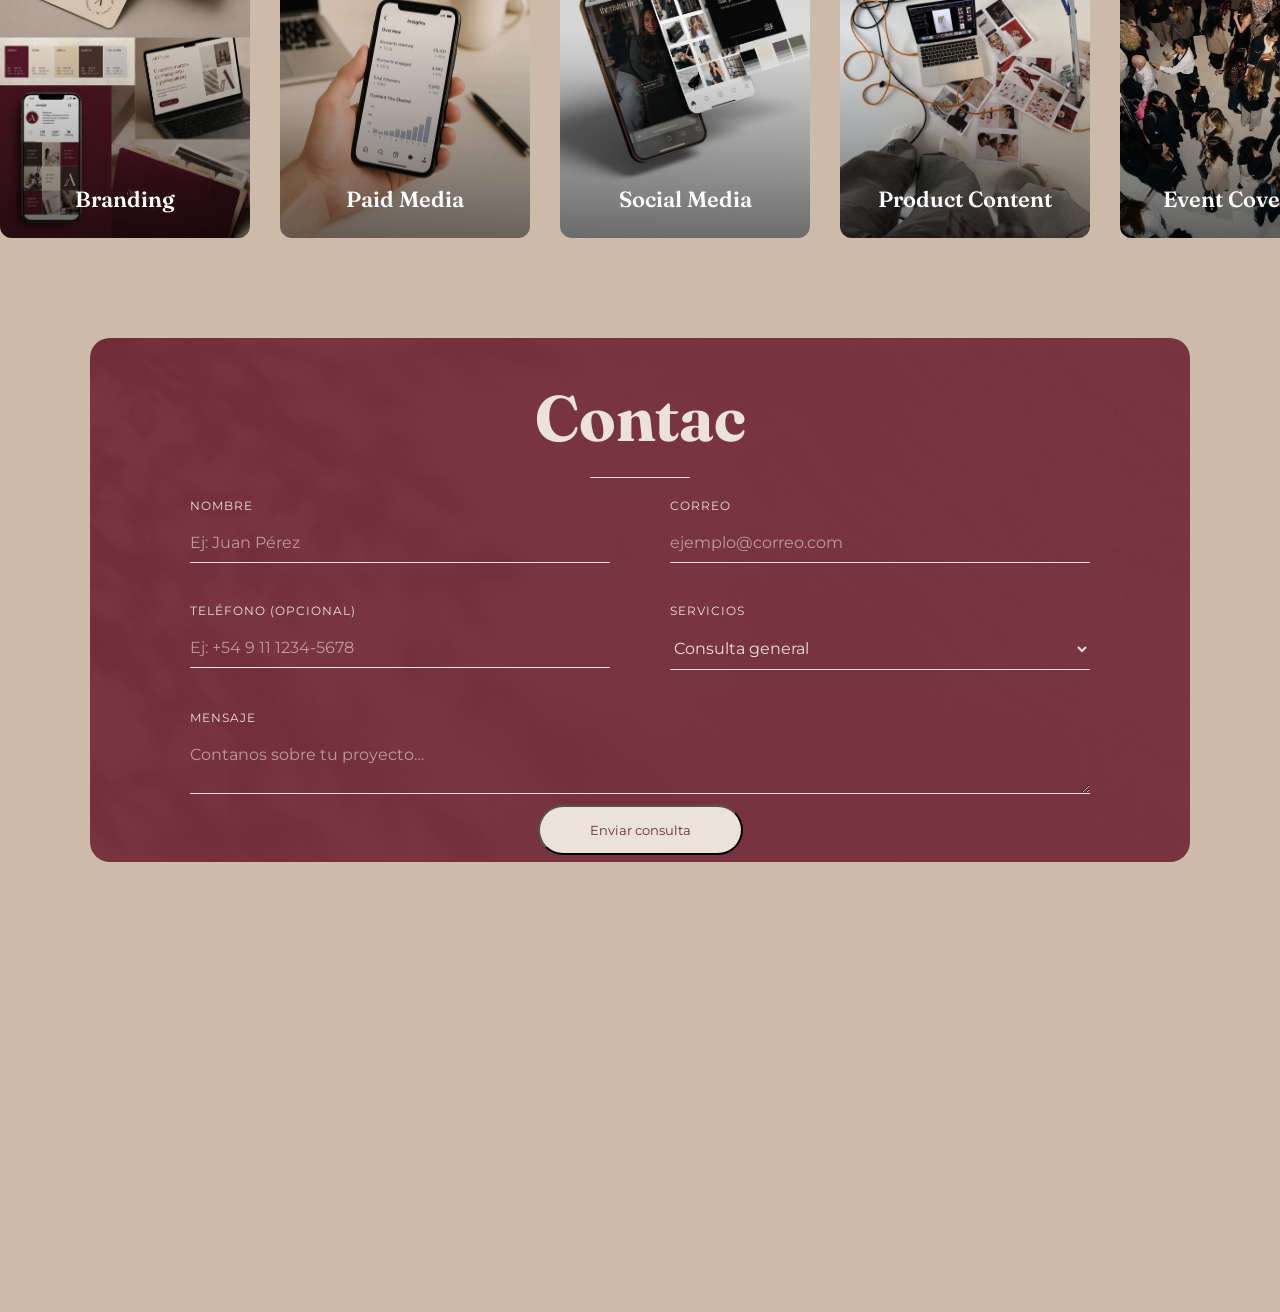
==== commit 3a3836bd: "Fix contact form accessibility and services carousel keyboard/touch support - Associate form labels " ====
--- a/index.html
+++ b/index.html
@@ -113,22 +113,22 @@
     <input type="hidden" name="subject" value="Nuevo contacto desde la web de ARENA" />
     <div class="form-row">
       <div class="form-group">
-        <label>Nombre</label>
-        <input type="text" placeholder="Ingresá tu nombre" name="nombre" required />
+        <label for="contacto-nombre">Nombre</label>
+        <input type="text" id="contacto-nombre" placeholder="Ej: Juan Pérez" name="nombre" autocomplete="name" required />
       </div>
       <div class="form-group">
-        <label>Correo</label>
-        <input type="email" placeholder="ejemplo@correo.com" name="email" required />
+        <label for="contacto-email">Correo</label>
+        <input type="email" id="contacto-email" placeholder="ejemplo@correo.com" name="email" autocomplete="email" spellcheck="false" required />
       </div>
     </div>
     <div class="form-row">
       <div class="form-group">
-        <label>Teléfono</label>
-        <input type="tel" placeholder="Ingresá tu teléfono (opcional)" name="telefono" />
+        <label for="contacto-telefono">Teléfono (opcional)</label>
+        <input type="tel" id="contacto-telefono" placeholder="Ej: +54 9 11 1234-5678" name="telefono" autocomplete="tel" inputmode="tel" />
       </div>
       <div class="form-group">
-        <label>Servicios</label>
-        <select name="servicio">
+        <label for="contacto-servicio">Servicios</label>
+        <select name="servicio" id="contacto-servicio">
           <option value="Consulta general">Consulta general</option>
           <option value="Branding">Branding</option>
           <option value="Paid Media">Paid Media</option>
@@ -140,8 +140,8 @@
       </div>
     </div>
     <div class="form-group">
-      <label>Mensaje</label>
-      <textarea placeholder="Contanos sobre tu proyecto" name="mensaje"></textarea>
+      <label for="contacto-mensaje">Mensaje</label>
+      <textarea id="contacto-mensaje" placeholder="Contanos sobre tu proyecto…" name="mensaje"></textarea>
     </div>
     <button type="submit">Enviar consulta</button>
   </form>
--- a/styles.css
+++ b/styles.css
@@ -366,20 +366,31 @@
 }
 
 .services-slider {
-  overflow: hidden;
+  overflow-x: auto;
+  overflow-y: hidden;
+  -webkit-overflow-scrolling: touch;
+  scrollbar-width: none;
   width: 100%;
   position: relative;
   z-index: 5;
   margin-top: -6vw;
+  cursor: grab;
+}
+
+.services-slider::-webkit-scrollbar {
+  display: none;
+}
+
+.services-slider:active {
+  cursor: grabbing;
+}
+
+.services-slider.dragging * {
+  user-select: none;
 }
 
 .services-track {
   display: flex;
-  cursor: grab;
-}
-
-.services-track:active {
-  cursor: grabbing;
 }
 
 .services-group {
@@ -390,6 +401,8 @@
 }
 
 .service-card {
+  touch-action: manipulation;
+  -webkit-tap-highlight-color: transparent;
   position: relative;
   width: 250px;
   height: 350px;
@@ -567,6 +580,11 @@
   padding: 15px 50px;
 }
 
+.contacto-form button:disabled {
+  opacity: 0.6;
+  cursor: not-allowed;
+}
+
 .scroll-spacer {
   height: 50vh;
 }
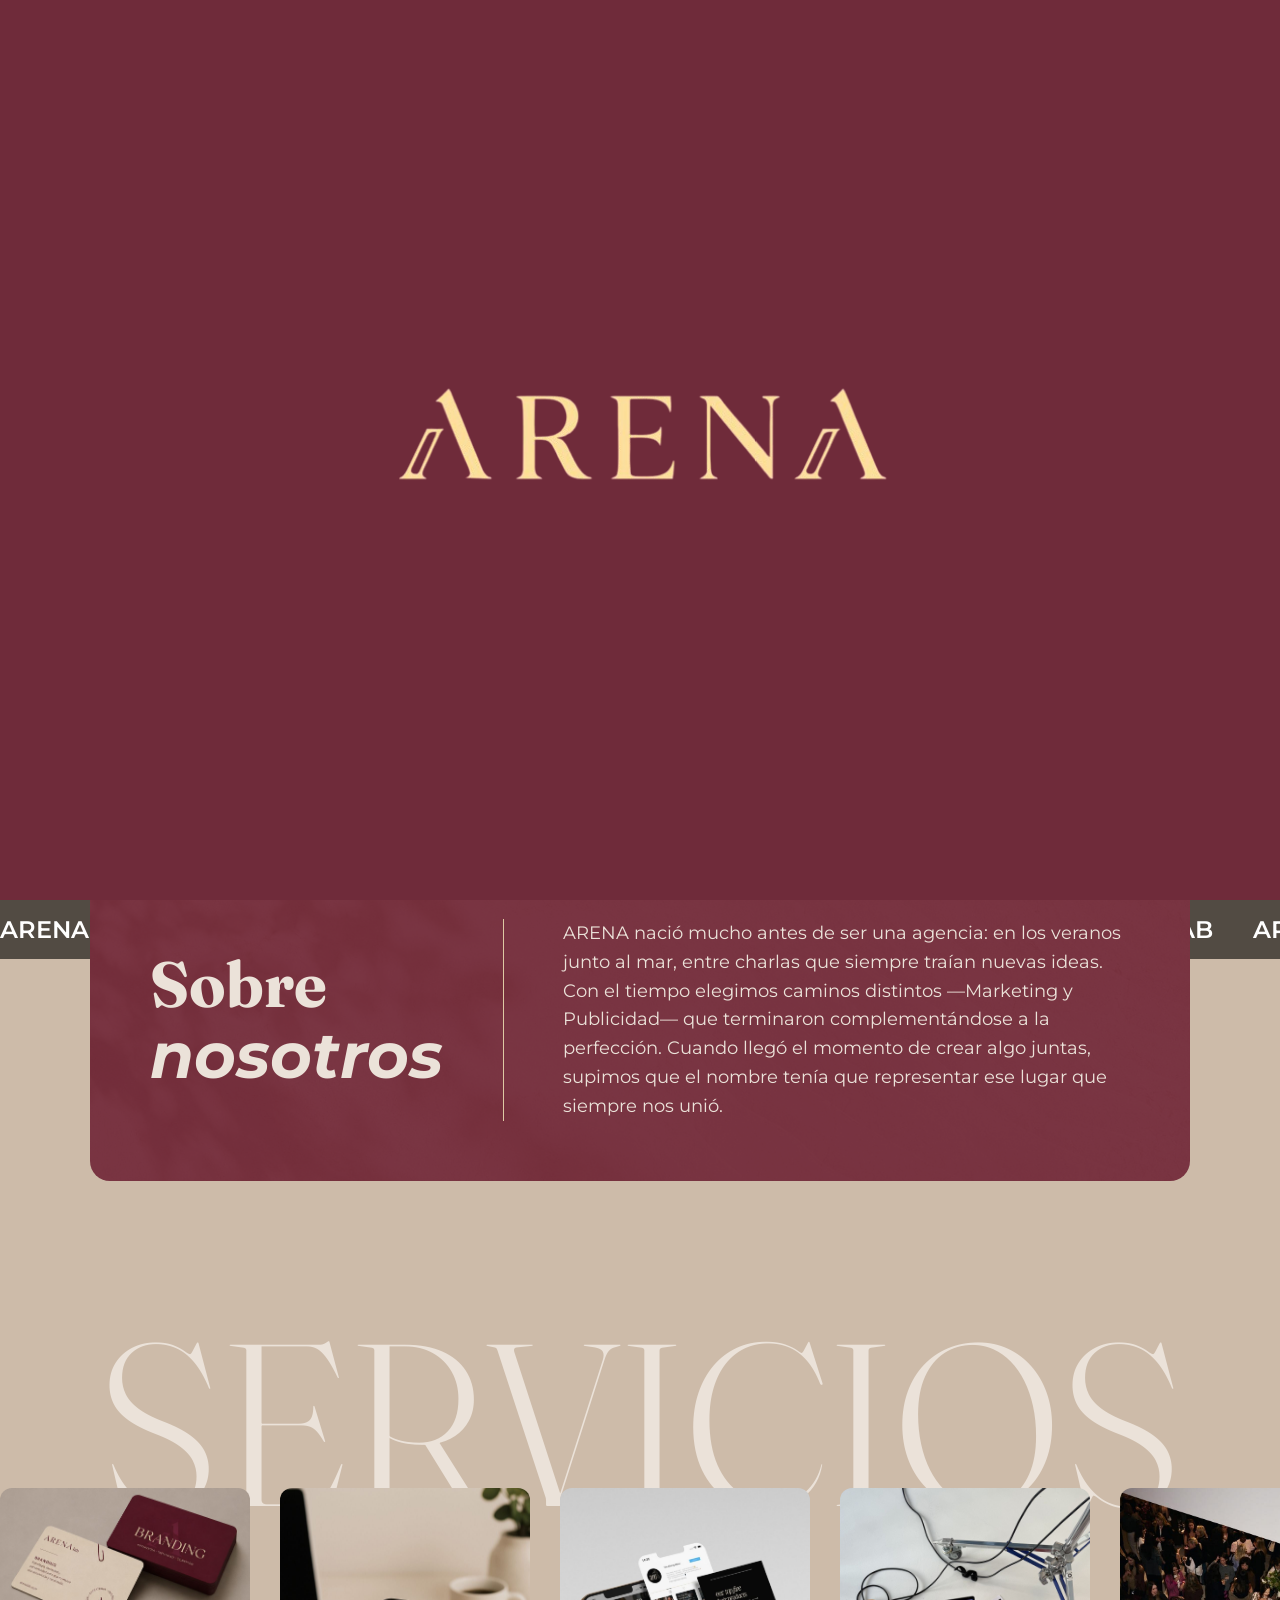
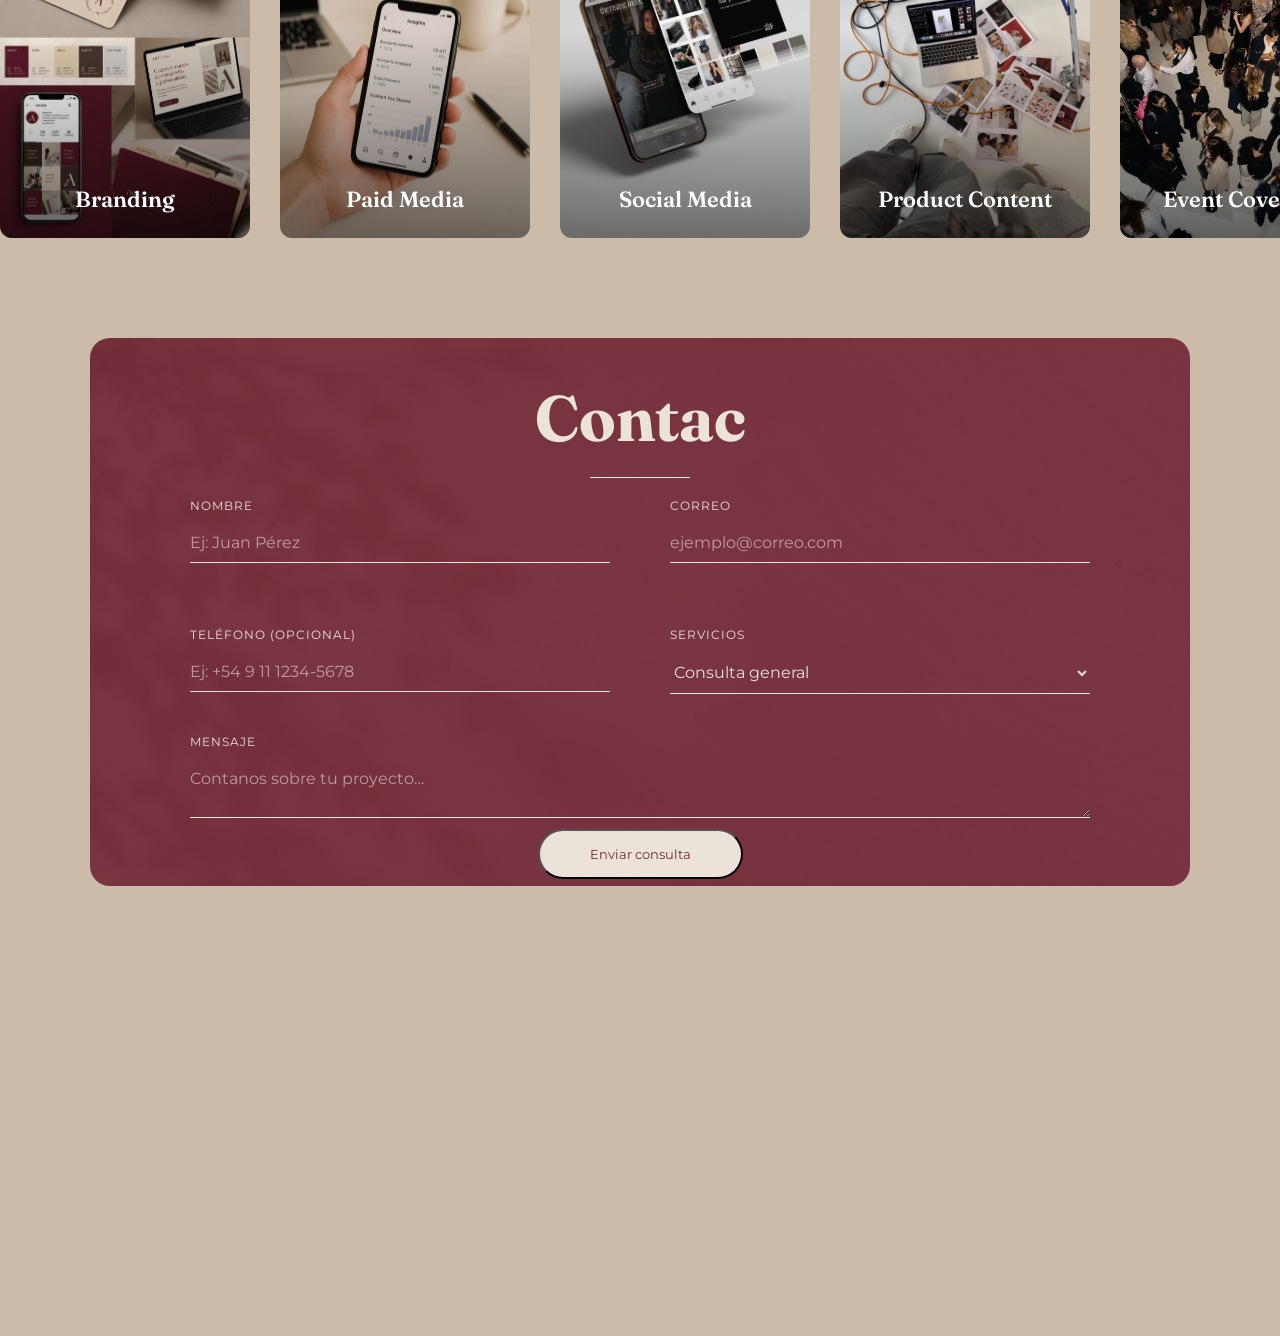
==== commit c5423f74: "Replace native form submission with AJAX + inline validation - Validate name/email client-side with " ====
--- a/index.html
+++ b/index.html
@@ -109,16 +109,18 @@
 <div class="contacto-card reveal">
   <h2 id="contacto-titulo"></h2>
   <hr class="contacto-divider">
-  <form action="https://formspree.io/f/xrpzapqv" method="POST" class="contacto-form">
+  <form action="https://formspree.io/f/xrpzapqv" method="POST" class="contacto-form" novalidate>
     <input type="hidden" name="subject" value="Nuevo contacto desde la web de ARENA" />
     <div class="form-row">
       <div class="form-group">
         <label for="contacto-nombre">Nombre</label>
-        <input type="text" id="contacto-nombre" placeholder="Ej: Juan Pérez" name="nombre" autocomplete="name" required />
+        <input type="text" id="contacto-nombre" placeholder="Ej: Juan Pérez" name="nombre" autocomplete="name" aria-describedby="contacto-nombre-error" required />
+        <span class="field-error" id="contacto-nombre-error" aria-live="polite"></span>
       </div>
       <div class="form-group">
         <label for="contacto-email">Correo</label>
-        <input type="email" id="contacto-email" placeholder="ejemplo@correo.com" name="email" autocomplete="email" spellcheck="false" required />
+        <input type="email" id="contacto-email" placeholder="ejemplo@correo.com" name="email" autocomplete="email" spellcheck="false" aria-describedby="contacto-email-error" required />
+        <span class="field-error" id="contacto-email-error" aria-live="polite"></span>
       </div>
     </div>
     <div class="form-row">
@@ -145,6 +147,7 @@
     </div>
     <button type="submit">Enviar consulta</button>
   </form>
+  <p class="form-status" id="form-status" role="status" aria-live="polite"></p>
 </div>
 </section>
 <div class="scroll-spacer"></div>
--- a/styles.css
+++ b/styles.css
@@ -565,6 +565,18 @@
   opacity: 0.6;
 }
 
+.contacto-form input[aria-invalid="true"] {
+  border-bottom-color: #ff8a80;
+}
+
+.field-error {
+  display: block;
+  min-height: 18px;
+  margin-top: 6px;
+  font-size: 13px;
+  color: #ff8a80;
+}
+
 .contacto-form select option {
   background-color: #6f2b3a;
   color: #ebe2d9;
@@ -583,6 +595,25 @@
 .contacto-form button:disabled {
   opacity: 0.6;
   cursor: not-allowed;
+}
+
+.form-status {
+  margin: 20px auto 0;
+  max-width: 480px;
+  text-align: center;
+  font-size: 14px;
+}
+
+.form-status:empty {
+  display: none;
+}
+
+.form-status--success {
+  color: #a8e0a0;
+}
+
+.form-status--error {
+  color: #ff8a80;
 }
 
 .scroll-spacer {
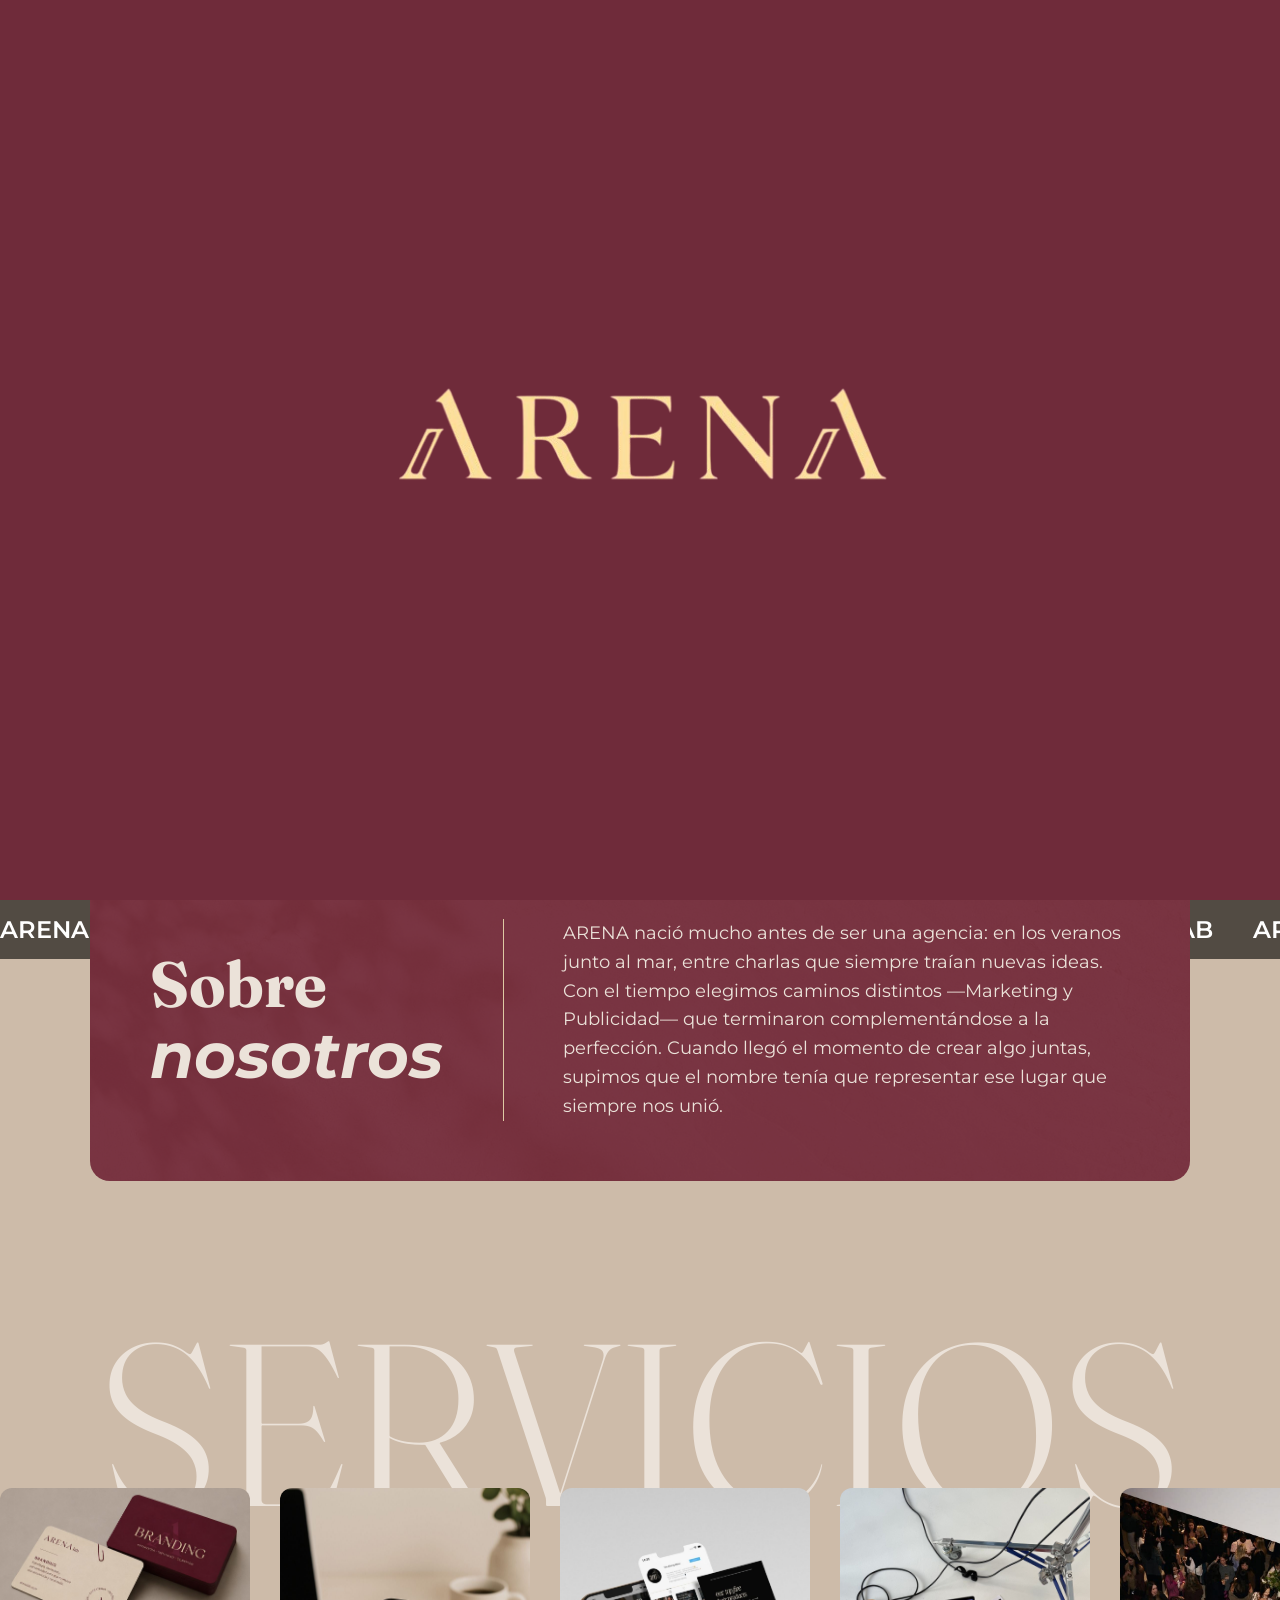
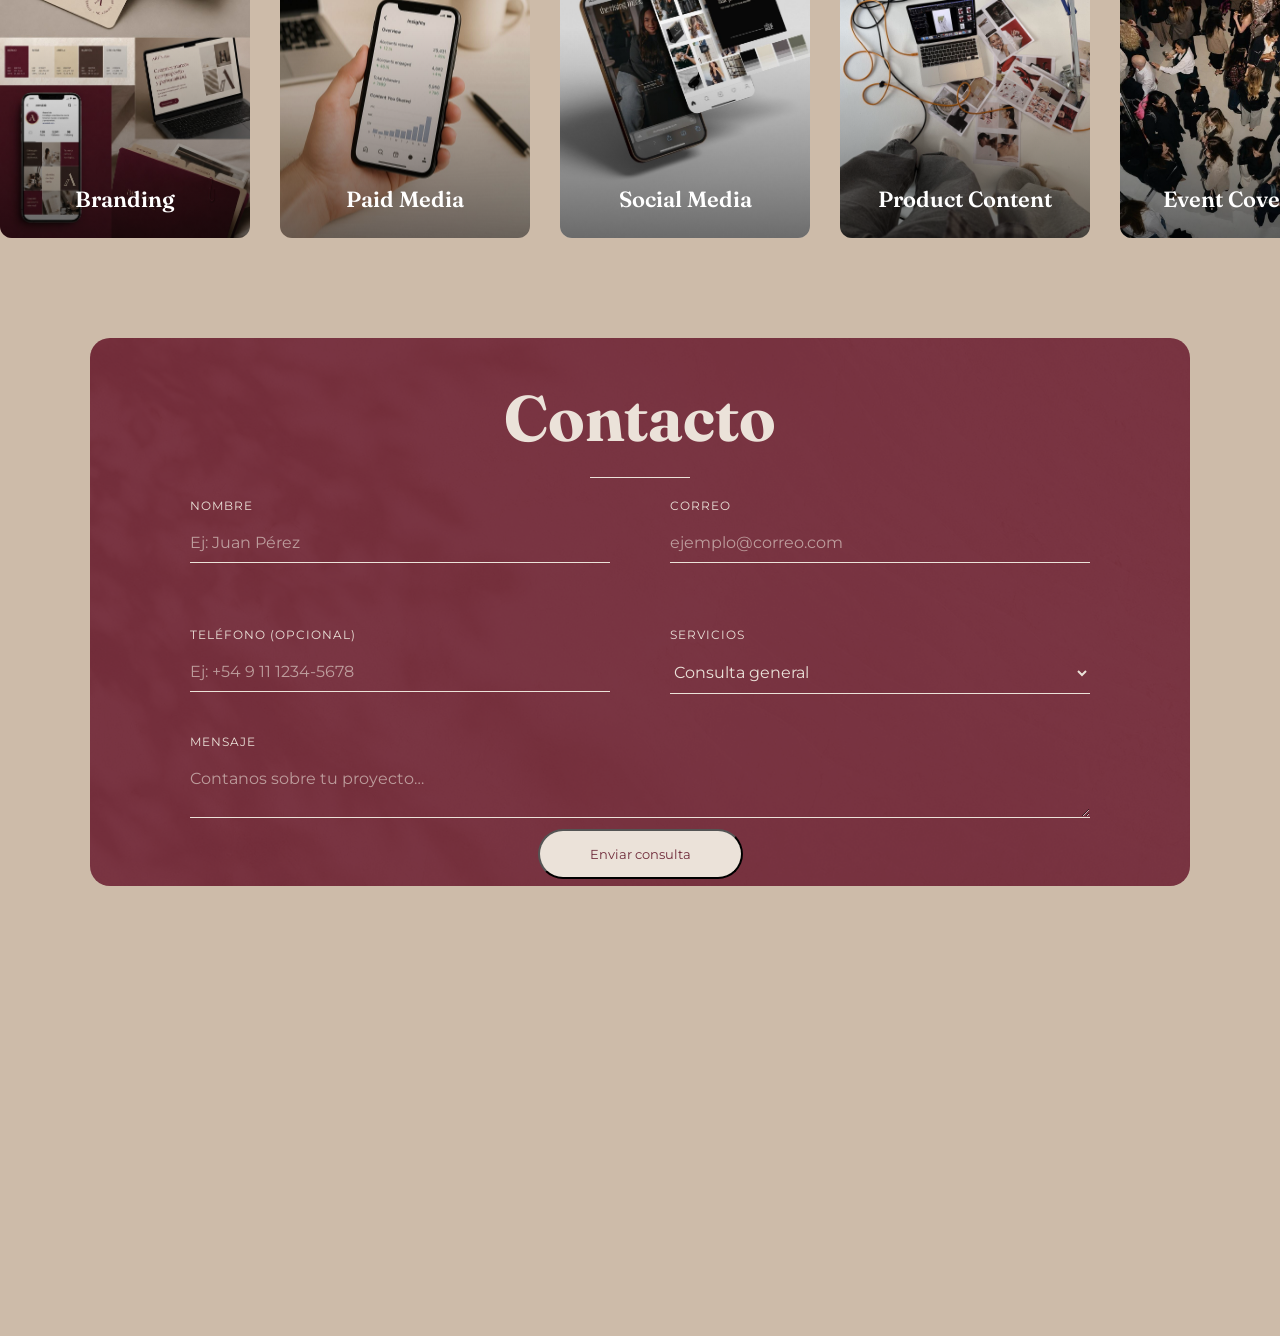
==== commit 1c04d648: "Fix hamburger menu label and static Contacto heading - Add aria-label and aria-expanded to the mobil" ====
--- a/index.html
+++ b/index.html
@@ -18,7 +18,7 @@
         <div class="logo">
         <img src="arenalabbeige.png" alt="ARENA" class="logo-desktop" />
         <img src="abordo.png" alt="ARENA" class="logo-mobile" />        </div>
-        <button class="hamburger">☰</button>
+        <button class="hamburger" aria-label="Abrir menú" aria-expanded="false">☰</button>
         <ul class="nav-links">
           <li><a href="#inicio">Inicio</a></li>
           <li><a href="#sobre">Sobre Nosotros</a></li>
@@ -107,7 +107,7 @@
 </section>
 <section id="contacto">
 <div class="contacto-card reveal">
-  <h2 id="contacto-titulo"></h2>
+  <h2 id="contacto-titulo">Contacto</h2>
   <hr class="contacto-divider">
   <form action="https://formspree.io/f/xrpzapqv" method="POST" class="contacto-form" novalidate>
     <input type="hidden" name="subject" value="Nuevo contacto desde la web de ARENA" />
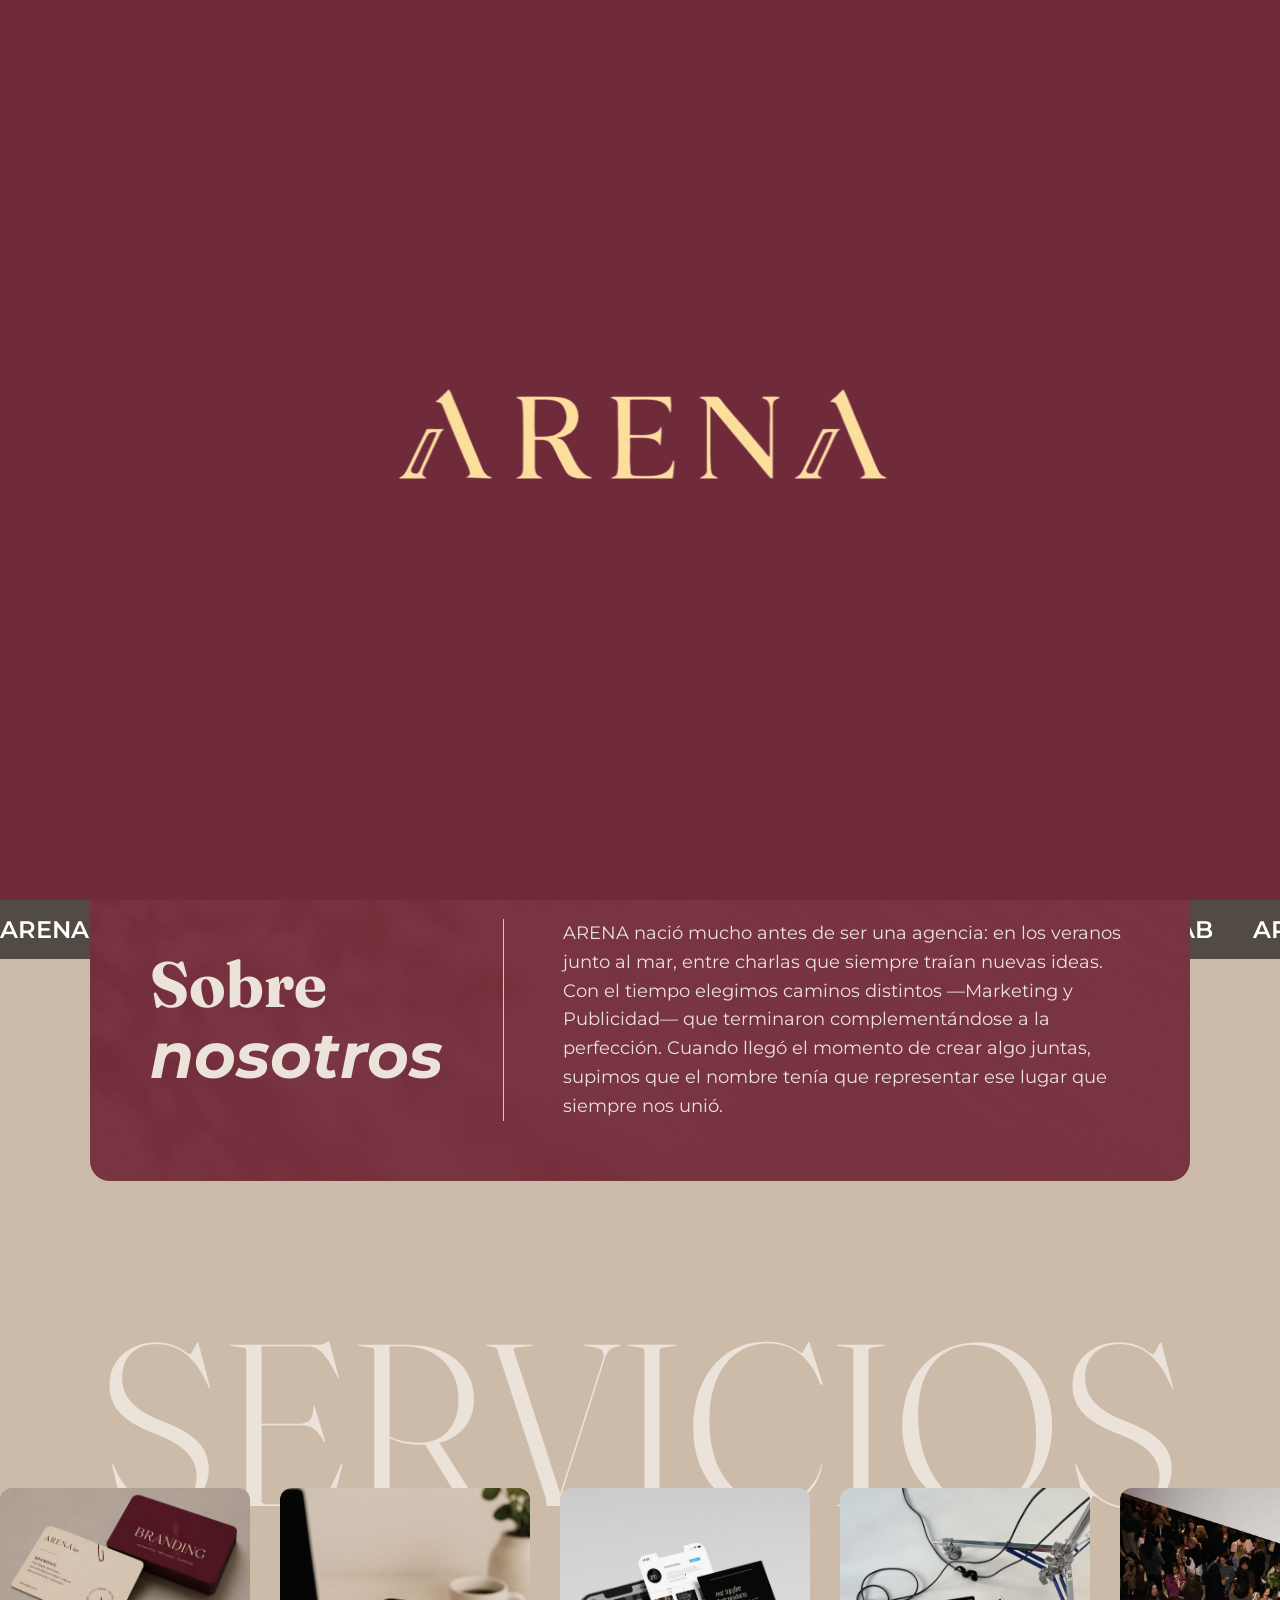
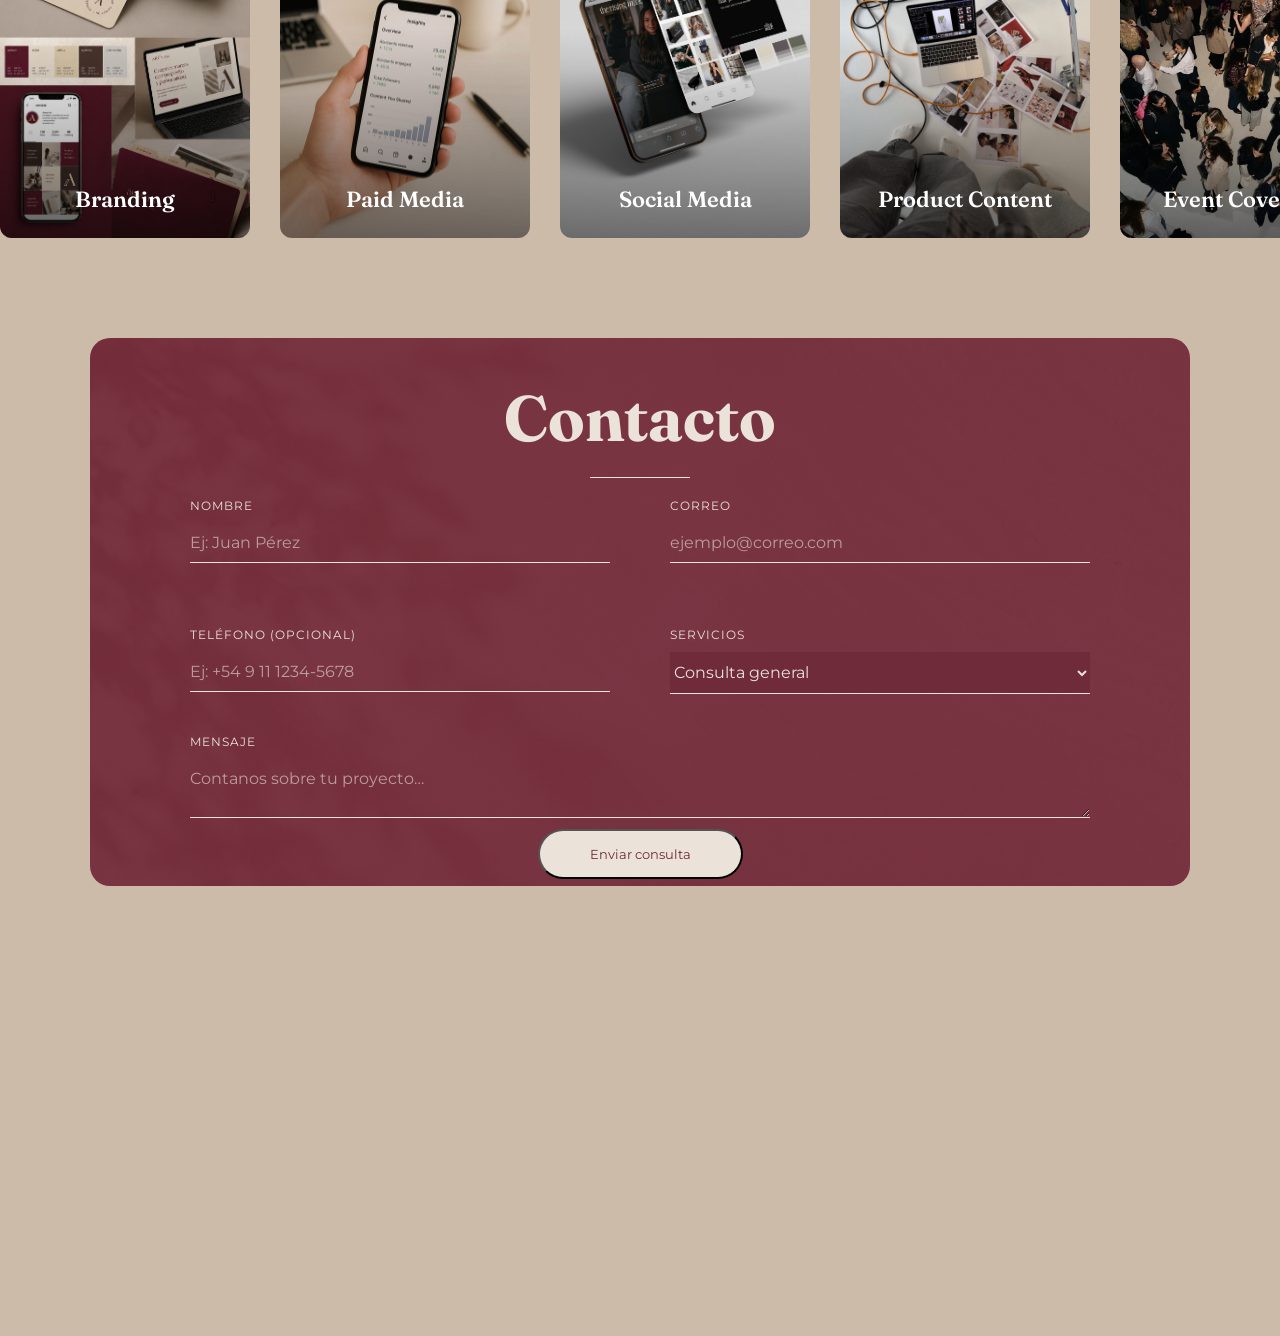
==== commit f8044628: "Add skip link, main landmark, and remaining accessibility/motion fixes - Add a skip-to-content link " ====
--- a/index.html
+++ b/index.html
@@ -10,8 +10,9 @@
     <link rel="stylesheet" href="styles.css" />
   </head>
   <body>
+    <a href="#main" class="skip-link">Saltar al contenido</a>
     <div class="preloader">
-      <img src="arenabeige.png" alt="ARENA">
+      <img src="arenabeige.png" alt="ARENA" width="790" height="316">
     </div>
     <header>
       <nav>
@@ -23,7 +24,7 @@
           <li><a href="#inicio">Inicio</a></li>
           <li><a href="#sobre">Sobre Nosotros</a></li>
           <li class="has-dropdown">
-          <a href="#servicios">Servicios <span class="dropdown-arrow">▾</span></a>
+          <a href="#servicios">Servicios <span class="dropdown-arrow" aria-hidden="true">▾</span></a>
           <ul class="dropdown">
             <li><a href="branding.html">Branding</a></li>
             <li><a href="paid-media.html">Paid Media</a></li>
@@ -37,6 +38,7 @@
         </ul>
       </nav>
     </header>
+    <main id="main">
     <section id="inicio">
     <div class="inicio-inner">
       <div class="hero-text">
@@ -151,6 +153,7 @@
 </div>
 </section>
 <div class="scroll-spacer"></div>
+    </main>
 <script type="module" src="script.js"></script>
   </body>
 </html>
--- a/styles.css
+++ b/styles.css
@@ -26,6 +26,24 @@
   outline-color: #ebe2d9;
 }
 
+.skip-link {
+  position: fixed;
+  top: -80px;
+  left: 20px;
+  z-index: 1000;
+  background-color: #ebe2d9;
+  color: #6f2b3a;
+  padding: 12px 24px;
+  border-radius: 8px;
+  text-decoration: none;
+  font-weight: 600;
+  transition: top 0.2s ease;
+}
+
+.skip-link:focus-visible {
+  top: 20px;
+}
+
 h1, h2, h3 {
   font-family: 'Fraunces', serif;
 }
@@ -112,6 +130,10 @@
   .service-card::before,
   .service-card span {
     transition: none;
+  }
+
+  .marquee-track {
+    animation: none;
   }
 }
 
@@ -560,6 +582,10 @@
   font-family: inherit;
 }
 
+.contacto-form select {
+  background-color: #6f2b3a;
+}
+
 .contacto-form ::placeholder {
   color: #ebe2d9;
   opacity: 0.6;
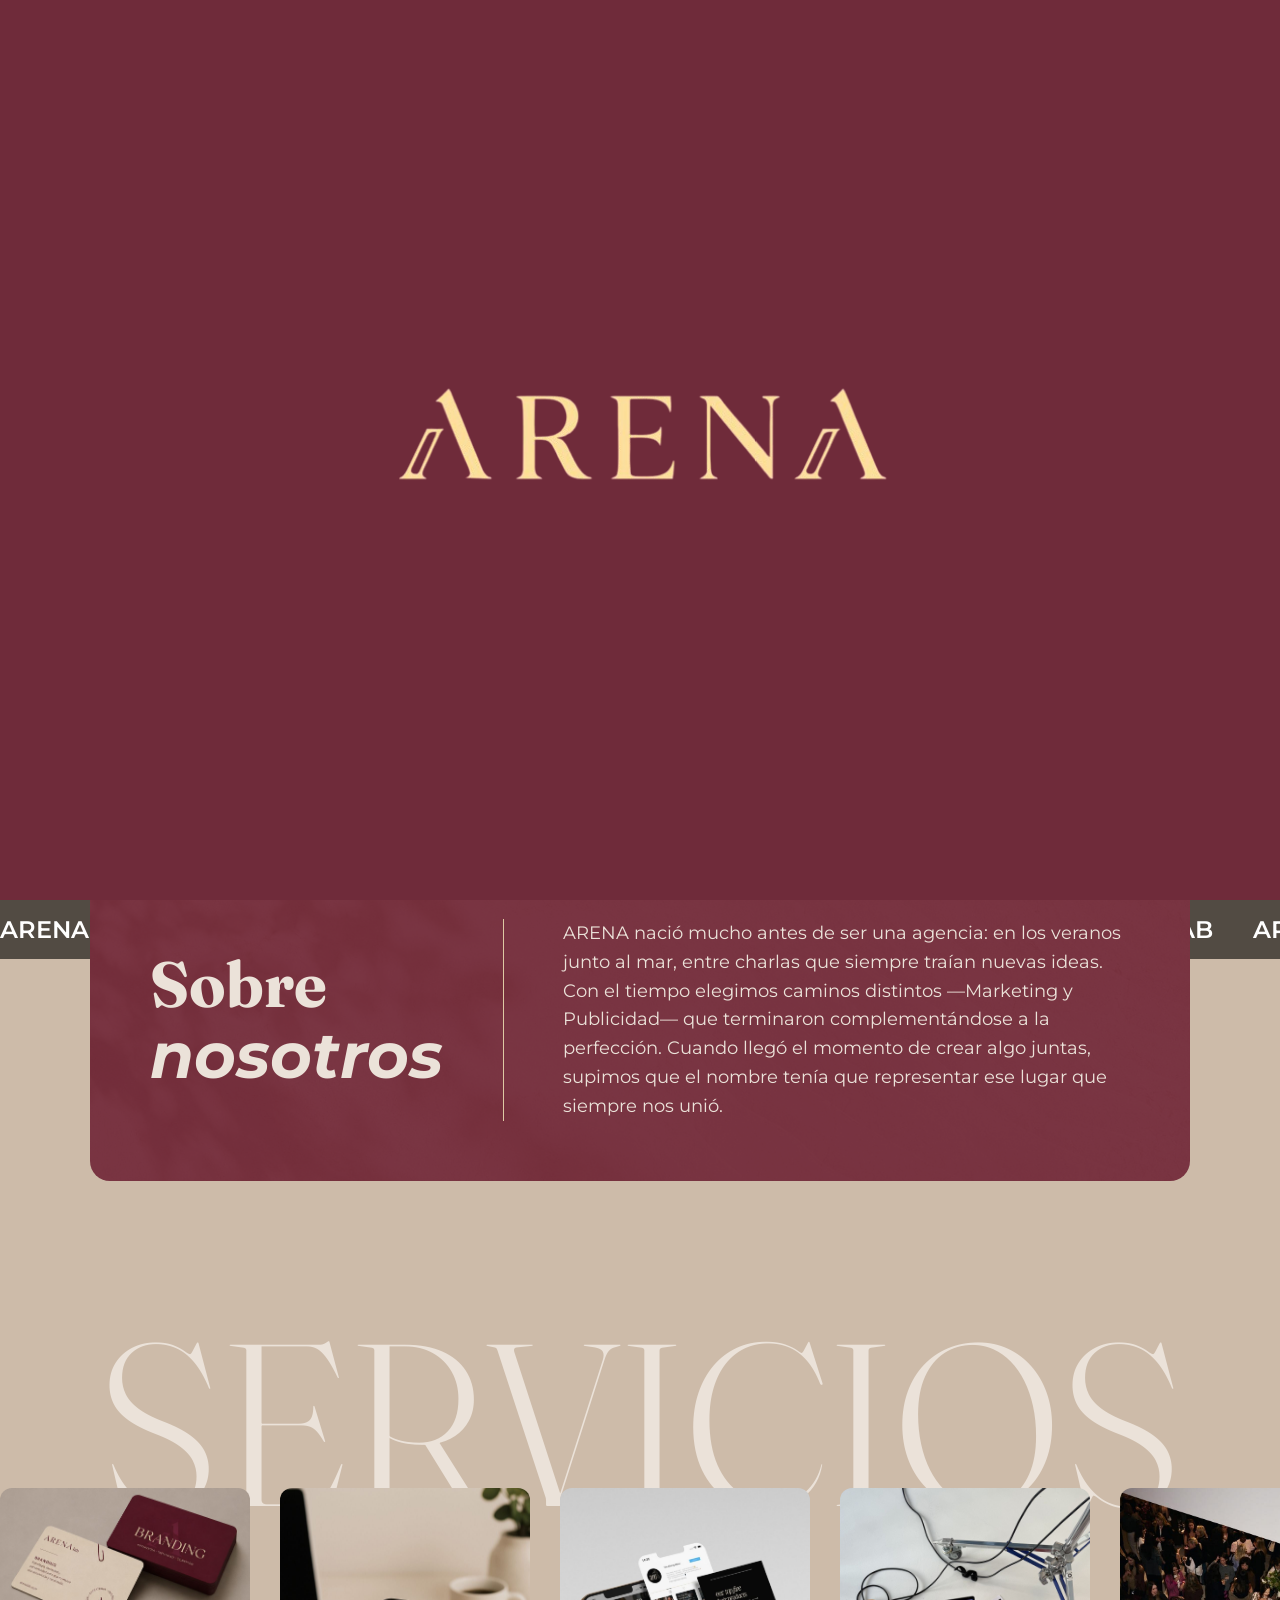
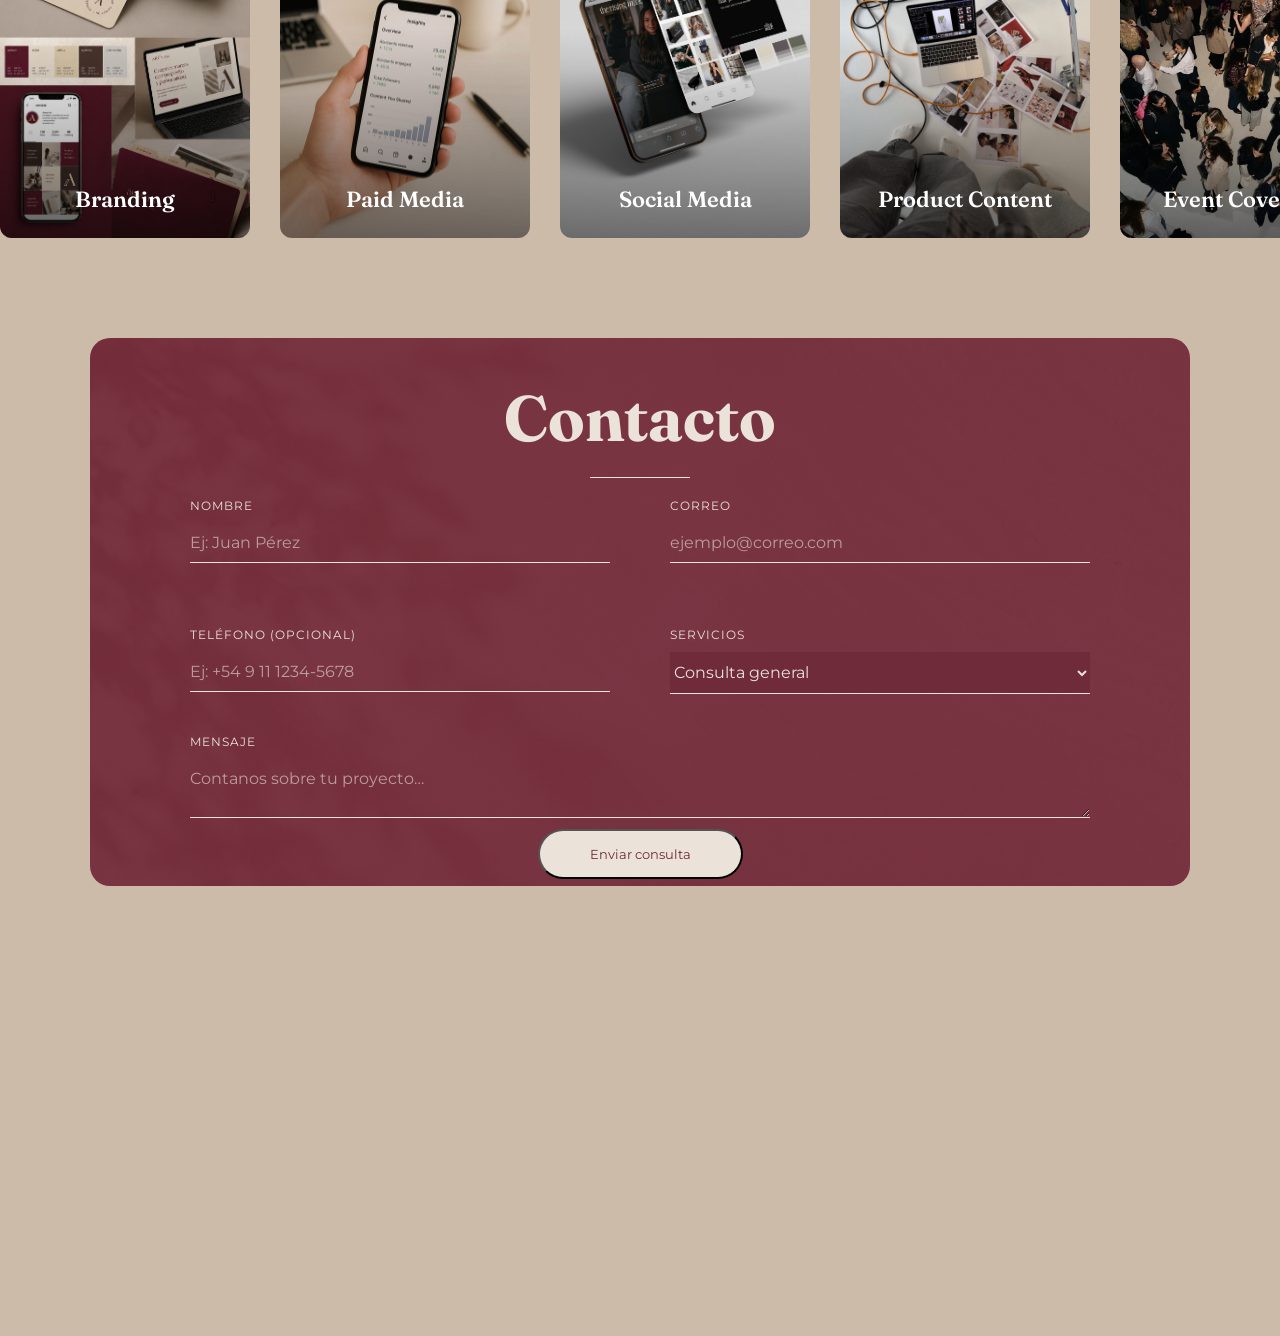
==== commit d1c8edb0: "Revert width/height on preloader logo, it distorted the image on mobile Same issue as the header log" ====
--- a/index.html
+++ b/index.html
@@ -12,7 +12,7 @@
   <body>
     <a href="#main" class="skip-link">Saltar al contenido</a>
     <div class="preloader">
-      <img src="arenabeige.png" alt="ARENA" width="790" height="316">
+      <img src="arenabeige.png" alt="ARENA">
     </div>
     <header>
       <nav>
--- a/styles.css
+++ b/styles.css
@@ -68,7 +68,7 @@
   justify-content: center;
   align-items: center;
   z-index: 9999;
-  transition: opacity 0.6s ease;
+  transition: opacity 0.5s cubic-bezier(0.23, 1, 0.32, 1);
 }
 
 @keyframes zoomIn {
@@ -85,13 +85,13 @@
 .preloader img {
   width: 70%;
   max-width: 800px;
-  animation: zoomIn 2.5s ease forwards;
+  animation: zoomIn 2s cubic-bezier(0.23, 1, 0.32, 1) forwards;
 }
 
 .reveal {
   opacity: 0;
   transform: translateY(40px);
-  transition: opacity 0.8s ease, transform 0.8s ease;
+  transition: opacity 0.6s cubic-bezier(0.22, 0.61, 0.36, 1), transform 0.6s cubic-bezier(0.22, 0.61, 0.36, 1);
 }
 
 .reveal.visible {
@@ -250,7 +250,7 @@
   display: inline-block;
   font-size: 12px;
   margin-left: 4px;
-  transition: transform 0.3s ease;
+  transition: transform 200ms cubic-bezier(0.77, 0, 0.175, 1);
 }
 
 .has-dropdown.dropdown-active .dropdown {
@@ -616,6 +616,11 @@
   color: #6f2b3a;
   border-radius: 50px;
   padding: 15px 50px;
+  transition: transform 160ms ease-out;
+}
+
+.contacto-form button:active {
+  transform: scale(0.97);
 }
 
 .contacto-form button:disabled {
